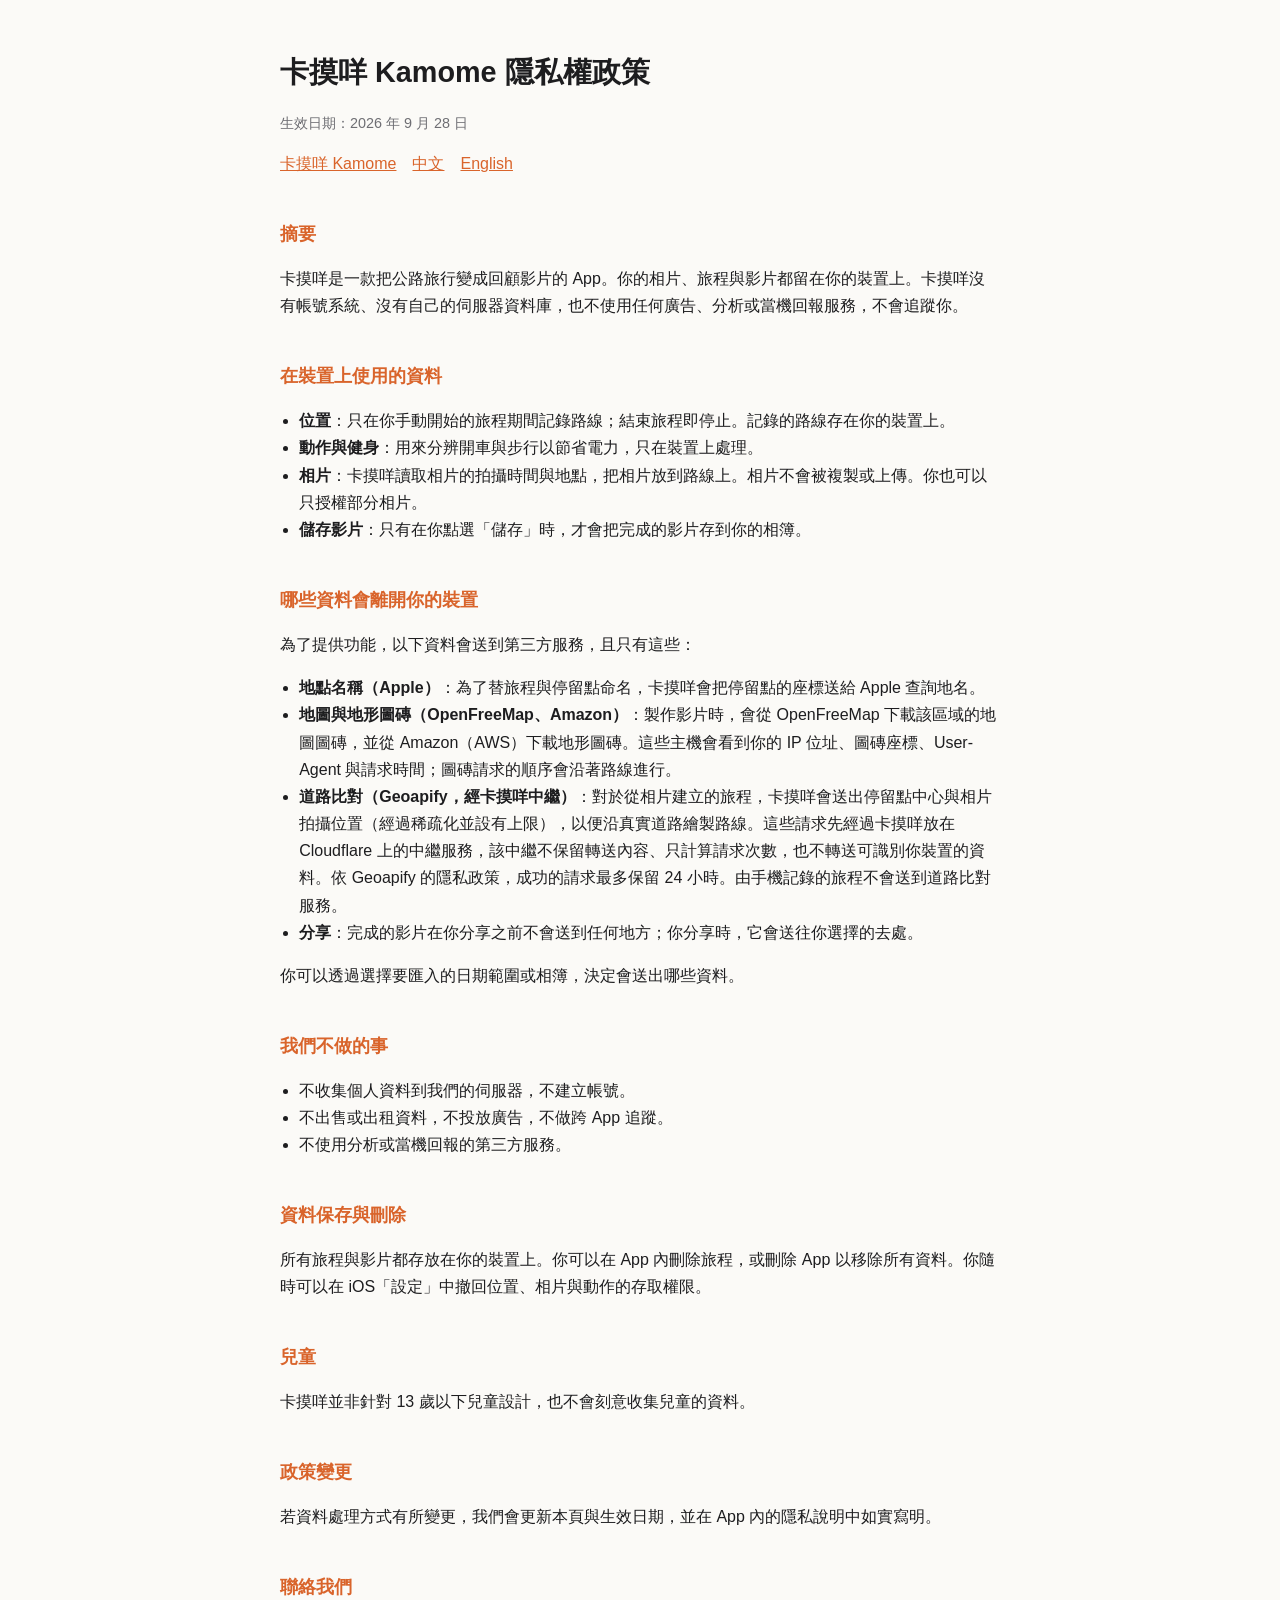
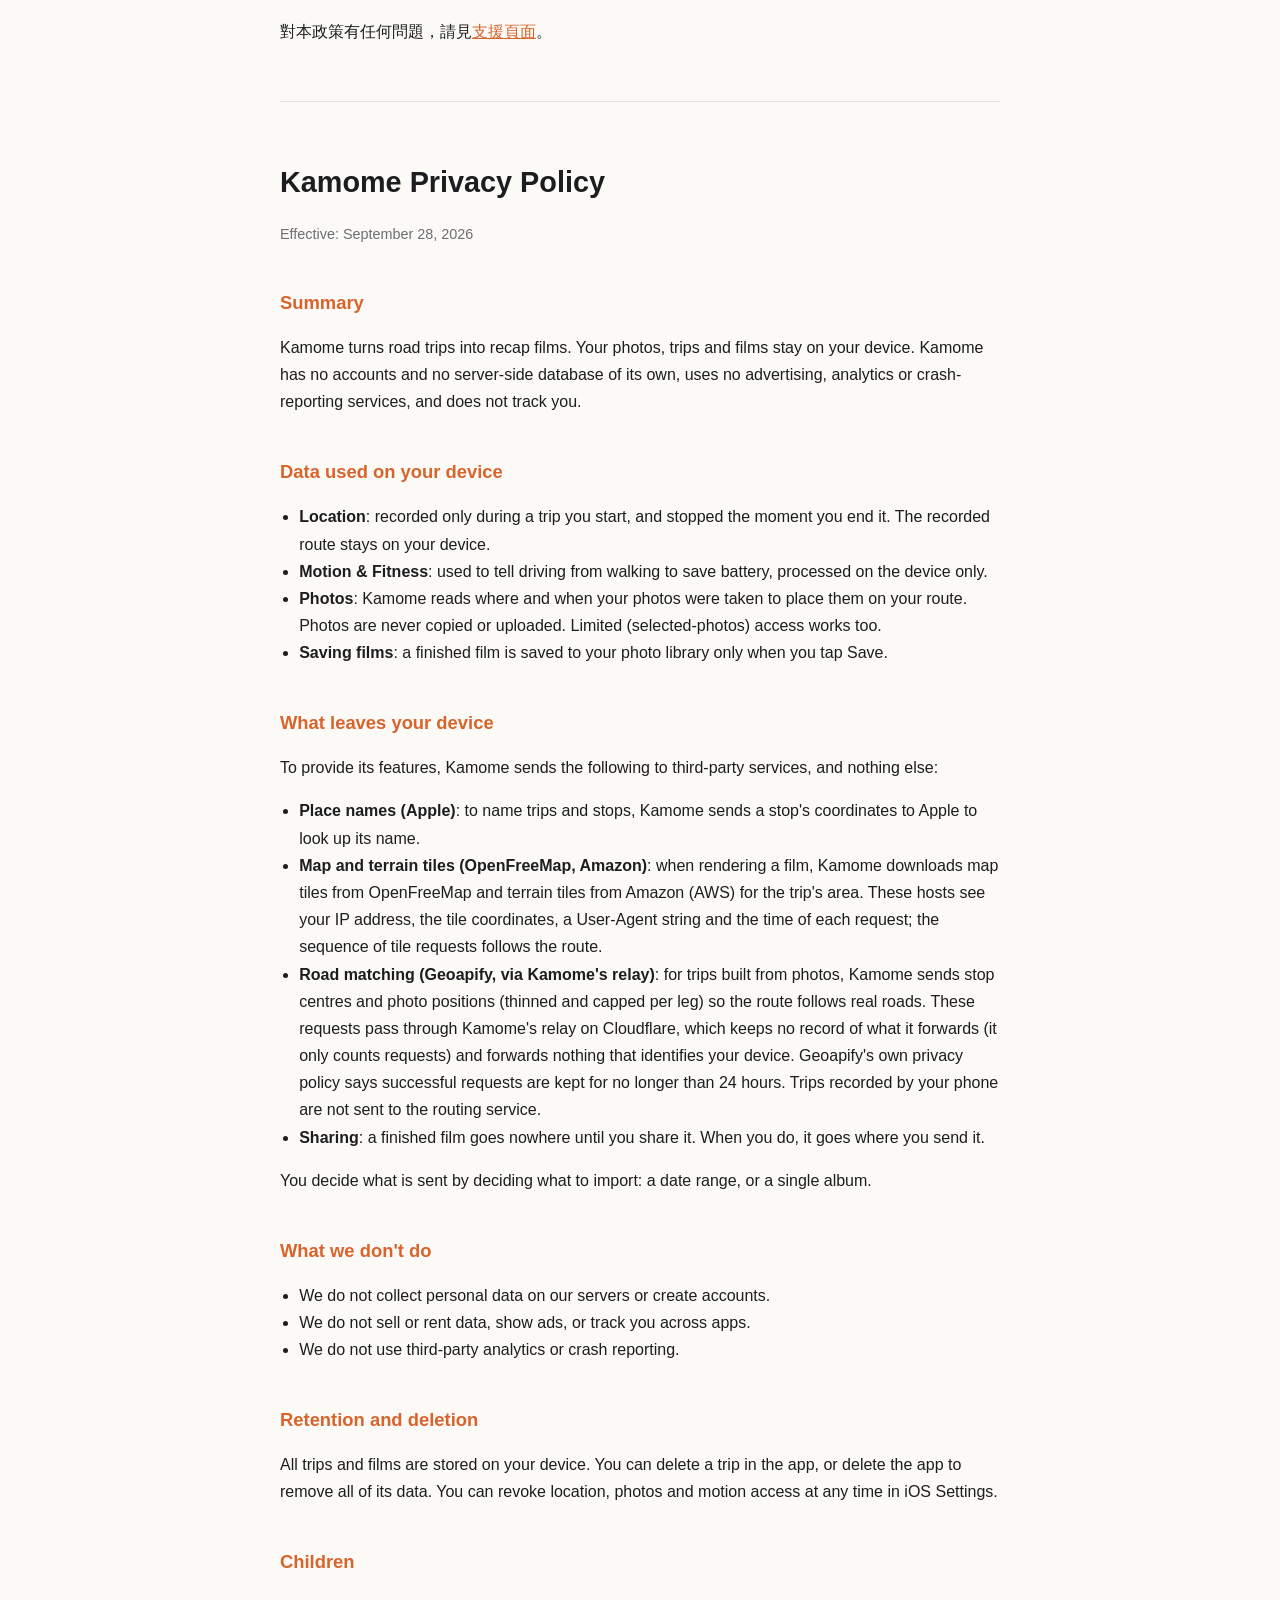
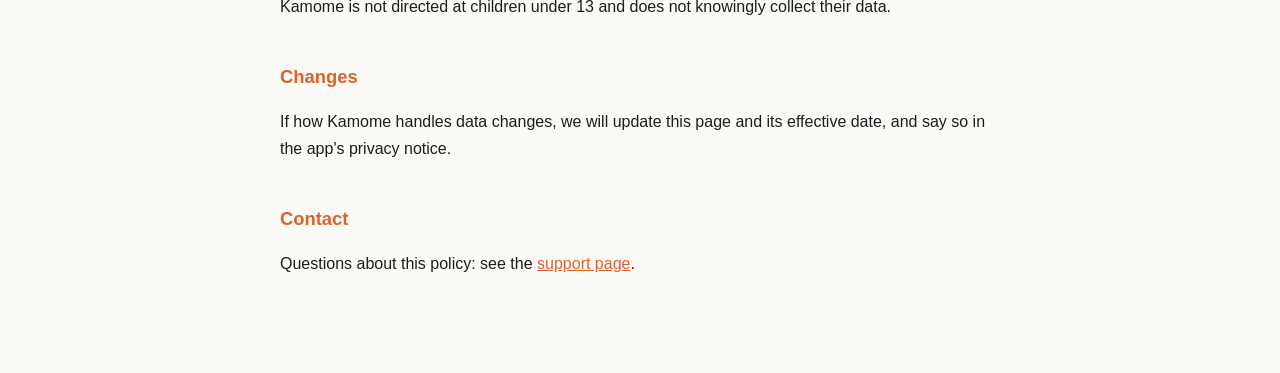
==== privacy/index.html @ 439b2090 "Kamome public site: home, privacy policy, support Co-Authored-By: Claude Opus 5.5 <noreply@anthropic" ====
<!DOCTYPE html>
<html lang="zh-Hant">
<head>
<meta charset="utf-8">
<meta name="viewport" content="width=device-width, initial-scale=1">
<title>卡摸咩 Kamome — 隱私權政策 Privacy Policy</title>
<link rel="stylesheet" href="../style.css">
</head>
<body>
<main>

<h1>卡摸咩 Kamome 隱私權政策</h1>
<p class="meta">生效日期：2026 年 9 月 28 日</p>
<nav><a href="../">卡摸咩 Kamome</a><a href="#zh">中文</a><a href="#en">English</a></nav>

<section id="zh">
<h2>摘要</h2>
<p>卡摸咩是一款把公路旅行變成回顧影片的 App。你的相片、旅程與影片都留在你的裝置上。卡摸咩沒有帳號系統、沒有自己的伺服器資料庫，也不使用任何廣告、分析或當機回報服務，不會追蹤你。</p>

<h2>在裝置上使用的資料</h2>
<ul>
  <li><strong>位置</strong>：只在你手動開始的旅程期間記錄路線；結束旅程即停止。記錄的路線存在你的裝置上。</li>
  <li><strong>動作與健身</strong>：用來分辨開車與步行以節省電力，只在裝置上處理。</li>
  <li><strong>相片</strong>：卡摸咩讀取相片的拍攝時間與地點，把相片放到路線上。相片不會被複製或上傳。你也可以只授權部分相片。</li>
  <li><strong>儲存影片</strong>：只有在你點選「儲存」時，才會把完成的影片存到你的相簿。</li>
</ul>

<h2>哪些資料會離開你的裝置</h2>
<p>為了提供功能，以下資料會送到第三方服務，且只有這些：</p>
<ul>
  <li><strong>地點名稱（Apple）</strong>：為了替旅程與停留點命名，卡摸咩會把停留點的座標送給 Apple 查詢地名。</li>
  <li><strong>地圖與地形圖磚（OpenFreeMap、Amazon）</strong>：製作影片時，會從 OpenFreeMap 下載該區域的地圖圖磚，並從 Amazon（AWS）下載地形圖磚。這些主機會看到你的 IP 位址、圖磚座標、User-Agent 與請求時間；圖磚請求的順序會沿著路線進行。</li>
  <li><strong>道路比對（Geoapify，經卡摸咩中繼）</strong>：對於從相片建立的旅程，卡摸咩會送出停留點中心與相片拍攝位置（經過稀疏化並設有上限），以便沿真實道路繪製路線。這些請求先經過卡摸咩放在 Cloudflare 上的中繼服務，該中繼不保留轉送內容、只計算請求次數，也不轉送可識別你裝置的資料。依 Geoapify 的隱私政策，成功的請求最多保留 24 小時。由手機記錄的旅程不會送到道路比對服務。</li>
  <li><strong>分享</strong>：完成的影片在你分享之前不會送到任何地方；你分享時，它會送往你選擇的去處。</li>
</ul>
<p>你可以透過選擇要匯入的日期範圍或相簿，決定會送出哪些資料。</p>

<h2>我們不做的事</h2>
<ul>
  <li>不收集個人資料到我們的伺服器，不建立帳號。</li>
  <li>不出售或出租資料，不投放廣告，不做跨 App 追蹤。</li>
  <li>不使用分析或當機回報的第三方服務。</li>
</ul>

<h2>資料保存與刪除</h2>
<p>所有旅程與影片都存放在你的裝置上。你可以在 App 內刪除旅程，或刪除 App 以移除所有資料。你隨時可以在 iOS「設定」中撤回位置、相片與動作的存取權限。</p>

<h2>兒童</h2>
<p>卡摸咩並非針對 13 歲以下兒童設計，也不會刻意收集兒童的資料。</p>

<h2>政策變更</h2>
<p>若資料處理方式有所變更，我們會更新本頁與生效日期，並在 App 內的隱私說明中如實寫明。</p>

<h2>聯絡我們</h2>
<p>對本政策有任何問題，請見<a href="../support/">支援頁面</a>。</p>
</section>

<hr>

<section id="en" lang="en">
<h1>Kamome Privacy Policy</h1>
<p class="meta">Effective: September 28, 2026</p>

<h2>Summary</h2>
<p>Kamome turns road trips into recap films. Your photos, trips and films stay on your device. Kamome has no accounts and no server-side database of its own, uses no advertising, analytics or crash-reporting services, and does not track you.</p>

<h2>Data used on your device</h2>
<ul>
  <li><strong>Location</strong>: recorded only during a trip you start, and stopped the moment you end it. The recorded route stays on your device.</li>
  <li><strong>Motion &amp; Fitness</strong>: used to tell driving from walking to save battery, processed on the device only.</li>
  <li><strong>Photos</strong>: Kamome reads where and when your photos were taken to place them on your route. Photos are never copied or uploaded. Limited (selected-photos) access works too.</li>
  <li><strong>Saving films</strong>: a finished film is saved to your photo library only when you tap Save.</li>
</ul>

<h2>What leaves your device</h2>
<p>To provide its features, Kamome sends the following to third-party services, and nothing else:</p>
<ul>
  <li><strong>Place names (Apple)</strong>: to name trips and stops, Kamome sends a stop's coordinates to Apple to look up its name.</li>
  <li><strong>Map and terrain tiles (OpenFreeMap, Amazon)</strong>: when rendering a film, Kamome downloads map tiles from OpenFreeMap and terrain tiles from Amazon (AWS) for the trip's area. These hosts see your IP address, the tile coordinates, a User-Agent string and the time of each request; the sequence of tile requests follows the route.</li>
  <li><strong>Road matching (Geoapify, via Kamome's relay)</strong>: for trips built from photos, Kamome sends stop centres and photo positions (thinned and capped per leg) so the route follows real roads. These requests pass through Kamome's relay on Cloudflare, which keeps no record of what it forwards (it only counts requests) and forwards nothing that identifies your device. Geoapify's own privacy policy says successful requests are kept for no longer than 24 hours. Trips recorded by your phone are not sent to the routing service.</li>
  <li><strong>Sharing</strong>: a finished film goes nowhere until you share it. When you do, it goes where you send it.</li>
</ul>
<p>You decide what is sent by deciding what to import: a date range, or a single album.</p>

<h2>What we don't do</h2>
<ul>
  <li>We do not collect personal data on our servers or create accounts.</li>
  <li>We do not sell or rent data, show ads, or track you across apps.</li>
  <li>We do not use third-party analytics or crash reporting.</li>
</ul>

<h2>Retention and deletion</h2>
<p>All trips and films are stored on your device. You can delete a trip in the app, or delete the app to remove all of its data. You can revoke location, photos and motion access at any time in iOS Settings.</p>

<h2>Children</h2>
<p>Kamome is not directed at children under 13 and does not knowingly collect their data.</p>

<h2>Changes</h2>
<p>If how Kamome handles data changes, we will update this page and its effective date, and say so in the app's privacy notice.</p>

<h2>Contact</h2>
<p>Questions about this policy: see the <a href="../support/">support page</a>.</p>
</section>

</main>
</body>
</html>
---- style.css ----
:root { --bg:#fbfaf7; --fg:#1d1d1f; --muted:#6e6e73; --rule:#e3e1dc; --accent:#d9642b; }
@media (prefers-color-scheme: dark) {
  :root { --bg:#141416; --fg:#ececef; --muted:#9a9aa0; --rule:#2c2c30; --accent:#4fc3d9; }
}
body { margin:0; background:var(--bg); color:var(--fg);
       font:16px/1.7 -apple-system, BlinkMacSystemFont, "PingFang TC", "Noto Sans TC", sans-serif; }
main { max-width:720px; margin:0 auto; padding:48px 16px 80px; }
h1 { font-size:1.8rem; margin:0 0 4px; }
h2 { font-size:1.15rem; margin:2.2em 0 .4em; color:var(--accent); }
.meta { color:var(--muted); font-size:.9rem; }
nav a { color:var(--accent); margin-right:1em; }
hr { border:0; border-top:1px solid var(--rule); margin:56px 0; }
ul { padding-left:1.2em; }
a { color:var(--accent); }
footer { color:var(--muted); font-size:.85rem; margin-top:64px; }
footer a { color:var(--muted); margin-right:1em; }
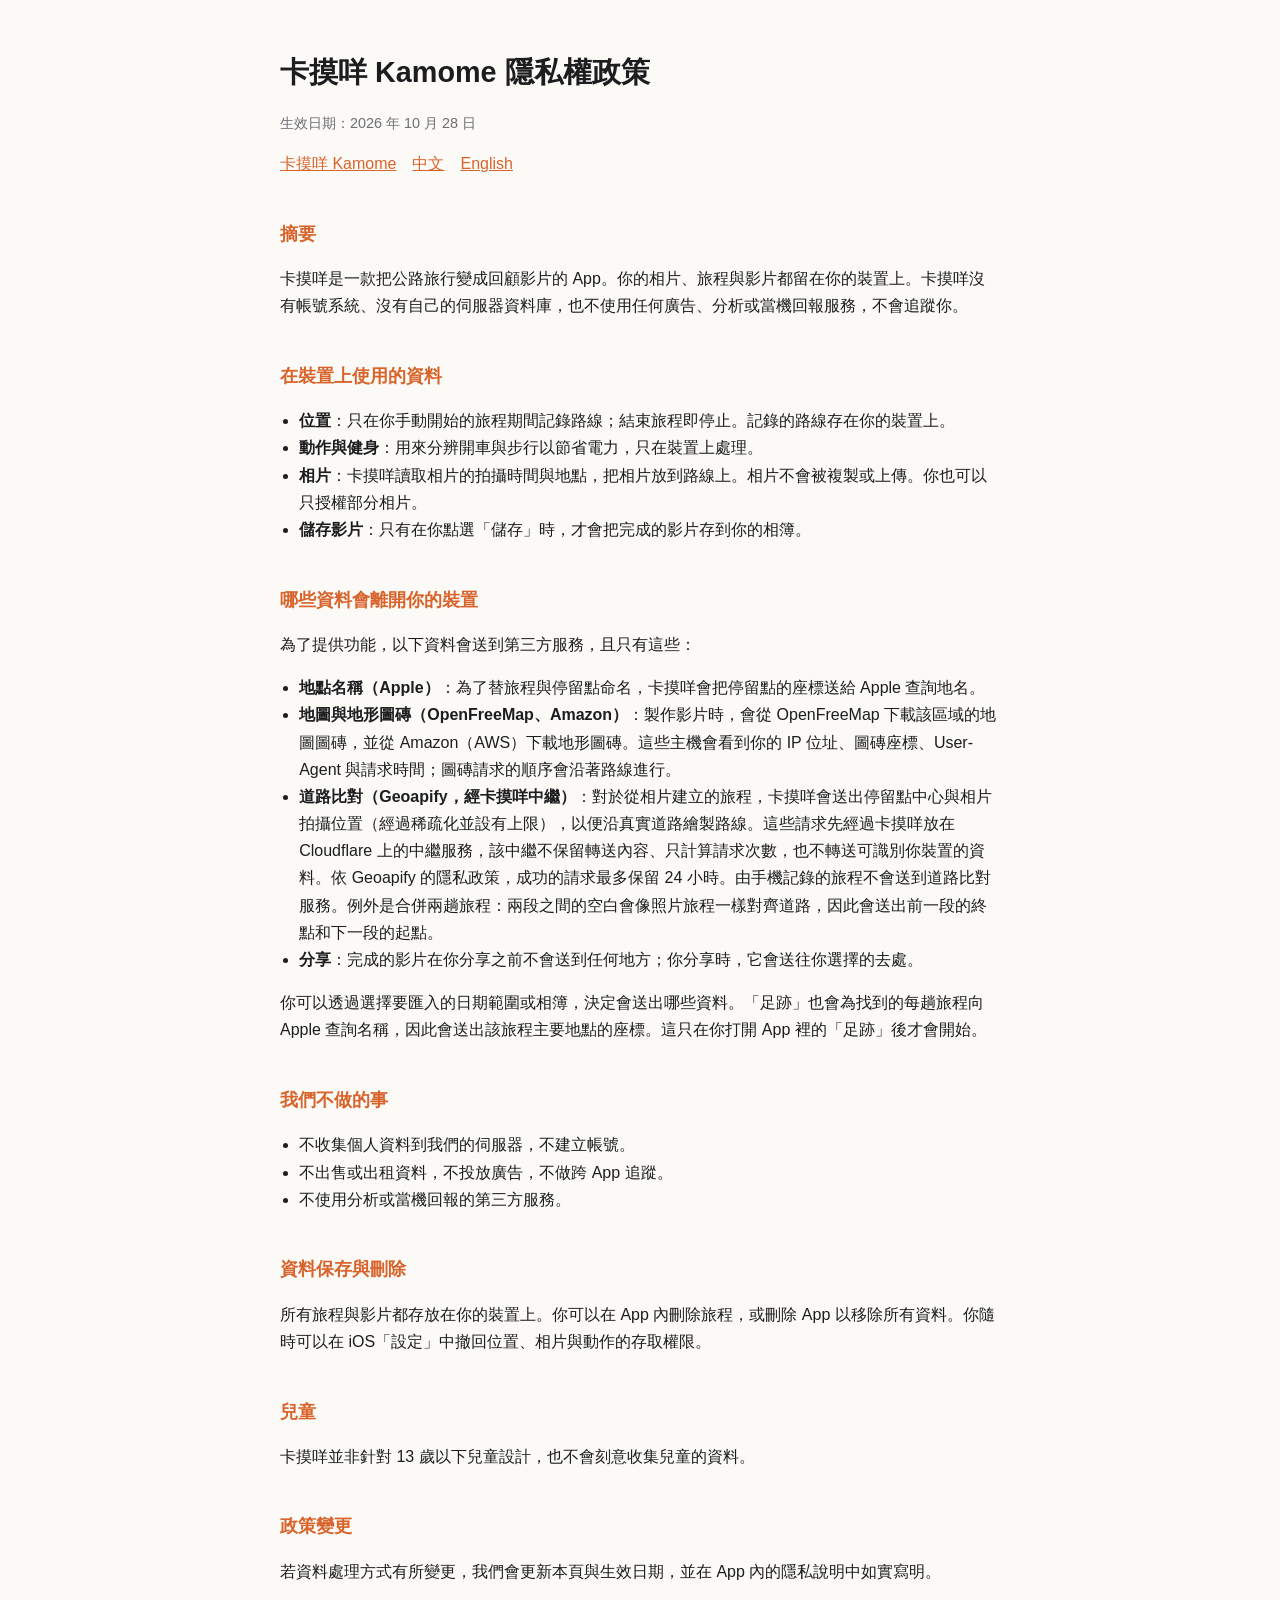
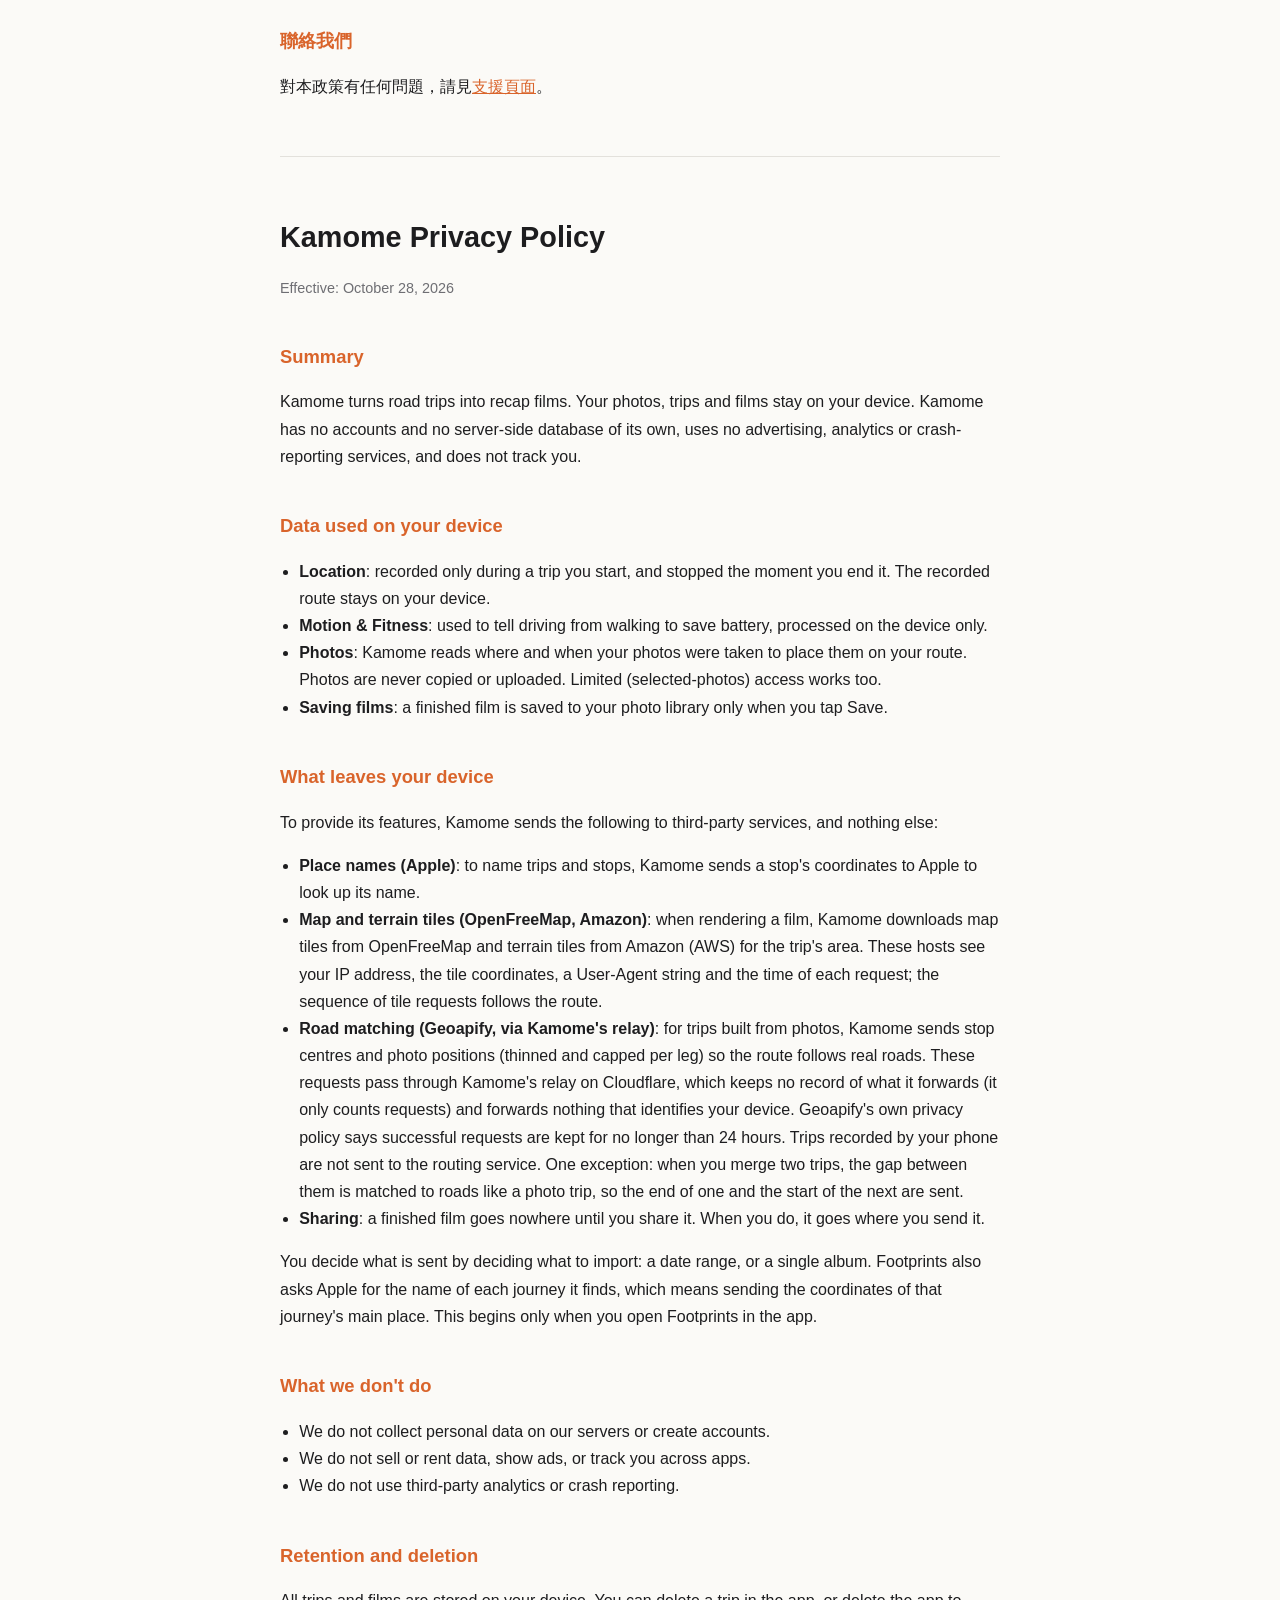
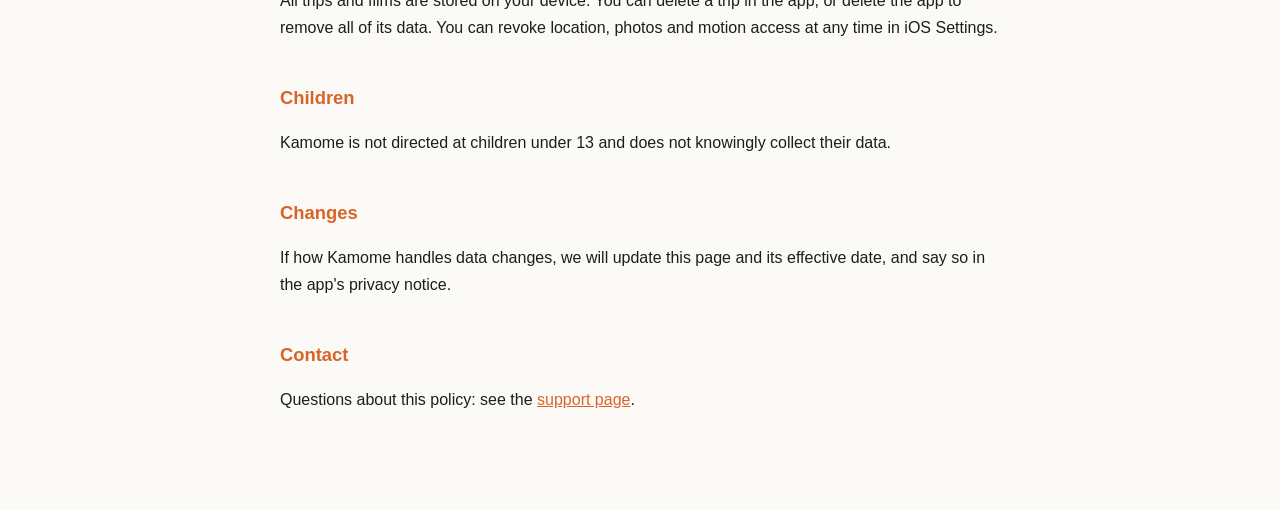
==== commit b9548b5b: "Privacy policy: Footprints' place lookups and the merge exception Effective 2026-10-28. Two sentence" ====
--- a/privacy/index.html
+++ b/privacy/index.html
@@ -10,7 +10,7 @@
 <main>
 
 <h1>卡摸咩 Kamome 隱私權政策</h1>
-<p class="meta">生效日期：2026 年 9 月 28 日</p>
+<p class="meta">生效日期：2026 年 10 月 28 日</p>
 <nav><a href="../">卡摸咩 Kamome</a><a href="#zh">中文</a><a href="#en">English</a></nav>
 
 <section id="zh">
@@ -30,10 +30,10 @@
 <ul>
   <li><strong>地點名稱（Apple）</strong>：為了替旅程與停留點命名，卡摸咩會把停留點的座標送給 Apple 查詢地名。</li>
   <li><strong>地圖與地形圖磚（OpenFreeMap、Amazon）</strong>：製作影片時，會從 OpenFreeMap 下載該區域的地圖圖磚，並從 Amazon（AWS）下載地形圖磚。這些主機會看到你的 IP 位址、圖磚座標、User-Agent 與請求時間；圖磚請求的順序會沿著路線進行。</li>
-  <li><strong>道路比對（Geoapify，經卡摸咩中繼）</strong>：對於從相片建立的旅程，卡摸咩會送出停留點中心與相片拍攝位置（經過稀疏化並設有上限），以便沿真實道路繪製路線。這些請求先經過卡摸咩放在 Cloudflare 上的中繼服務，該中繼不保留轉送內容、只計算請求次數，也不轉送可識別你裝置的資料。依 Geoapify 的隱私政策，成功的請求最多保留 24 小時。由手機記錄的旅程不會送到道路比對服務。</li>
+  <li><strong>道路比對（Geoapify，經卡摸咩中繼）</strong>：對於從相片建立的旅程，卡摸咩會送出停留點中心與相片拍攝位置（經過稀疏化並設有上限），以便沿真實道路繪製路線。這些請求先經過卡摸咩放在 Cloudflare 上的中繼服務，該中繼不保留轉送內容、只計算請求次數，也不轉送可識別你裝置的資料。依 Geoapify 的隱私政策，成功的請求最多保留 24 小時。由手機記錄的旅程不會送到道路比對服務。例外是合併兩趟旅程：兩段之間的空白會像照片旅程一樣對齊道路，因此會送出前一段的終點和下一段的起點。</li>
   <li><strong>分享</strong>：完成的影片在你分享之前不會送到任何地方；你分享時，它會送往你選擇的去處。</li>
 </ul>
-<p>你可以透過選擇要匯入的日期範圍或相簿，決定會送出哪些資料。</p>
+<p>你可以透過選擇要匯入的日期範圍或相簿，決定會送出哪些資料。「足跡」也會為找到的每趟旅程向 Apple 查詢名稱，因此會送出該旅程主要地點的座標。這只在你打開 App 裡的「足跡」後才會開始。</p>
 
 <h2>我們不做的事</h2>
 <ul>
@@ -59,7 +59,7 @@
 
 <section id="en" lang="en">
 <h1>Kamome Privacy Policy</h1>
-<p class="meta">Effective: September 28, 2026</p>
+<p class="meta">Effective: October 28, 2026</p>
 
 <h2>Summary</h2>
 <p>Kamome turns road trips into recap films. Your photos, trips and films stay on your device. Kamome has no accounts and no server-side database of its own, uses no advertising, analytics or crash-reporting services, and does not track you.</p>
@@ -77,10 +77,10 @@
 <ul>
   <li><strong>Place names (Apple)</strong>: to name trips and stops, Kamome sends a stop's coordinates to Apple to look up its name.</li>
   <li><strong>Map and terrain tiles (OpenFreeMap, Amazon)</strong>: when rendering a film, Kamome downloads map tiles from OpenFreeMap and terrain tiles from Amazon (AWS) for the trip's area. These hosts see your IP address, the tile coordinates, a User-Agent string and the time of each request; the sequence of tile requests follows the route.</li>
-  <li><strong>Road matching (Geoapify, via Kamome's relay)</strong>: for trips built from photos, Kamome sends stop centres and photo positions (thinned and capped per leg) so the route follows real roads. These requests pass through Kamome's relay on Cloudflare, which keeps no record of what it forwards (it only counts requests) and forwards nothing that identifies your device. Geoapify's own privacy policy says successful requests are kept for no longer than 24 hours. Trips recorded by your phone are not sent to the routing service.</li>
+  <li><strong>Road matching (Geoapify, via Kamome's relay)</strong>: for trips built from photos, Kamome sends stop centres and photo positions (thinned and capped per leg) so the route follows real roads. These requests pass through Kamome's relay on Cloudflare, which keeps no record of what it forwards (it only counts requests) and forwards nothing that identifies your device. Geoapify's own privacy policy says successful requests are kept for no longer than 24 hours. Trips recorded by your phone are not sent to the routing service. One exception: when you merge two trips, the gap between them is matched to roads like a photo trip, so the end of one and the start of the next are sent.</li>
   <li><strong>Sharing</strong>: a finished film goes nowhere until you share it. When you do, it goes where you send it.</li>
 </ul>
-<p>You decide what is sent by deciding what to import: a date range, or a single album.</p>
+<p>You decide what is sent by deciding what to import: a date range, or a single album. Footprints also asks Apple for the name of each journey it finds, which means sending the coordinates of that journey's main place. This begins only when you open Footprints in the app.</p>
 
 <h2>What we don't do</h2>
 <ul>
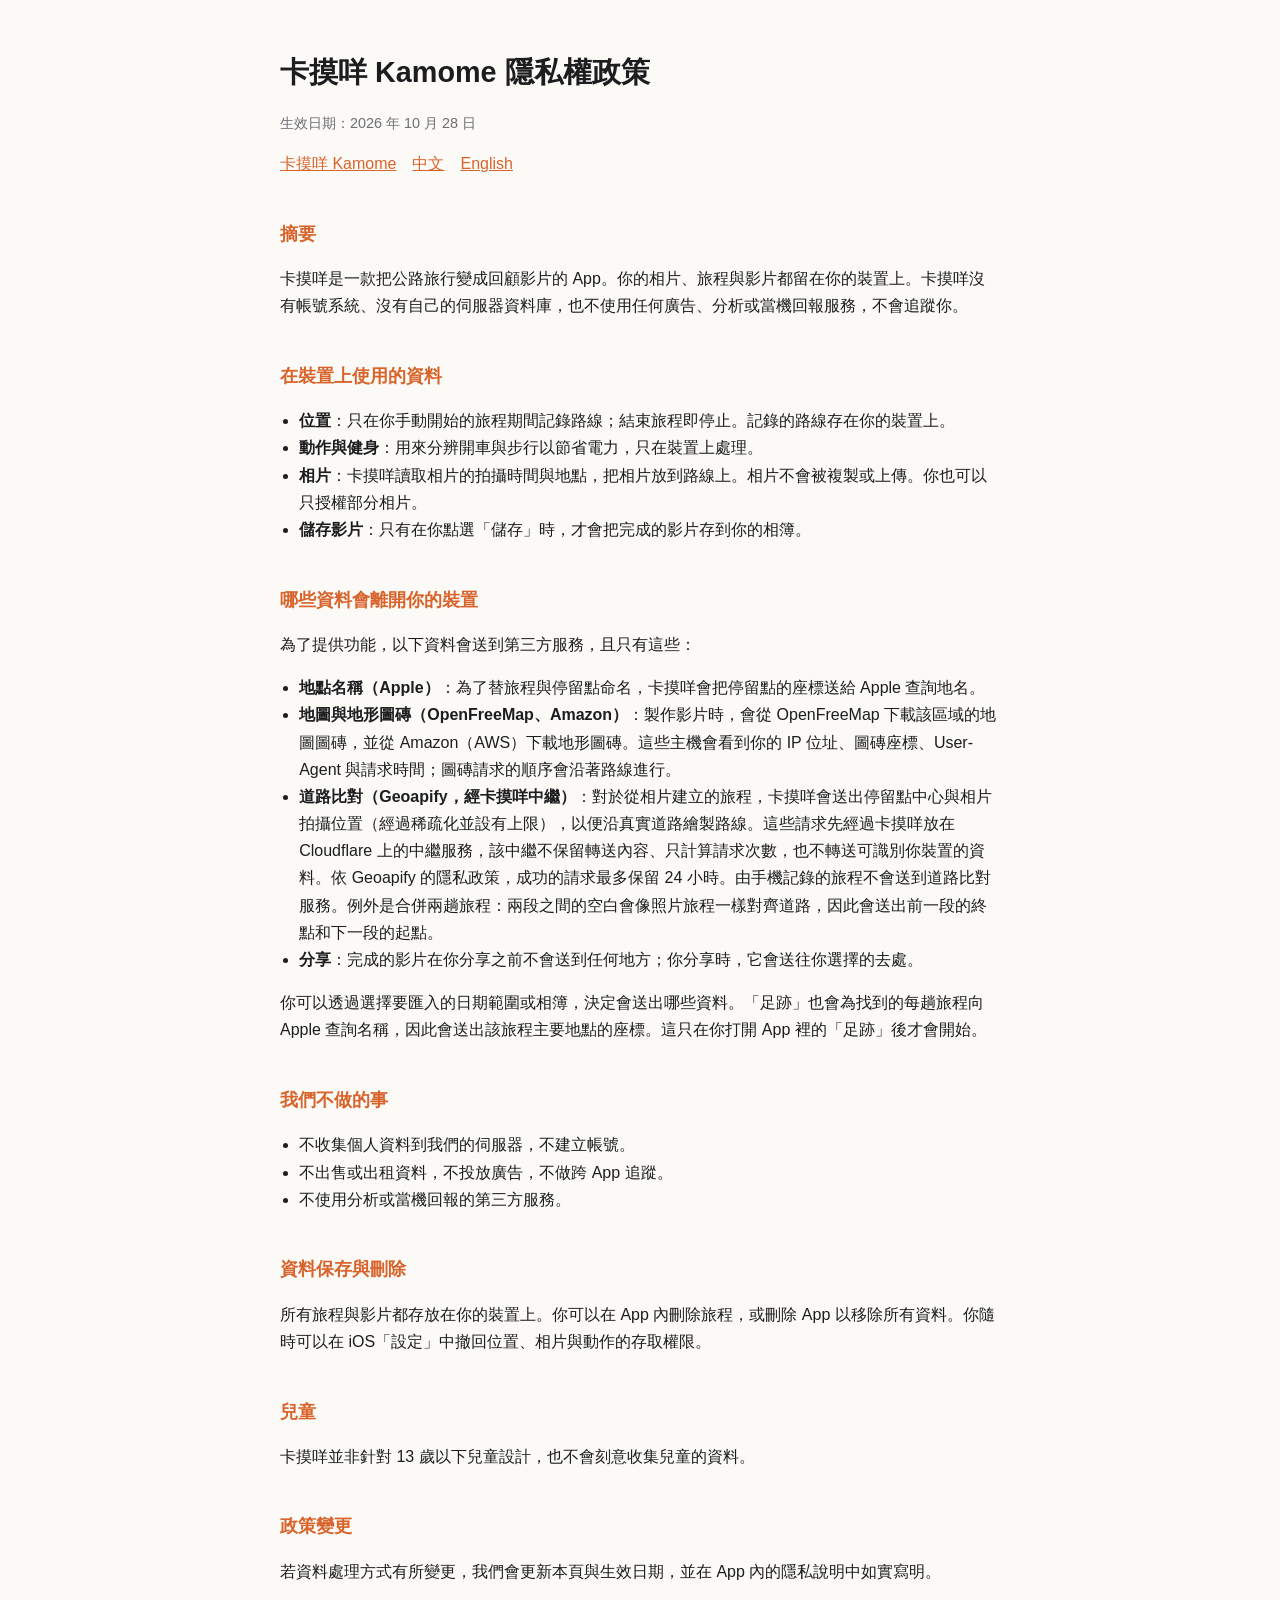
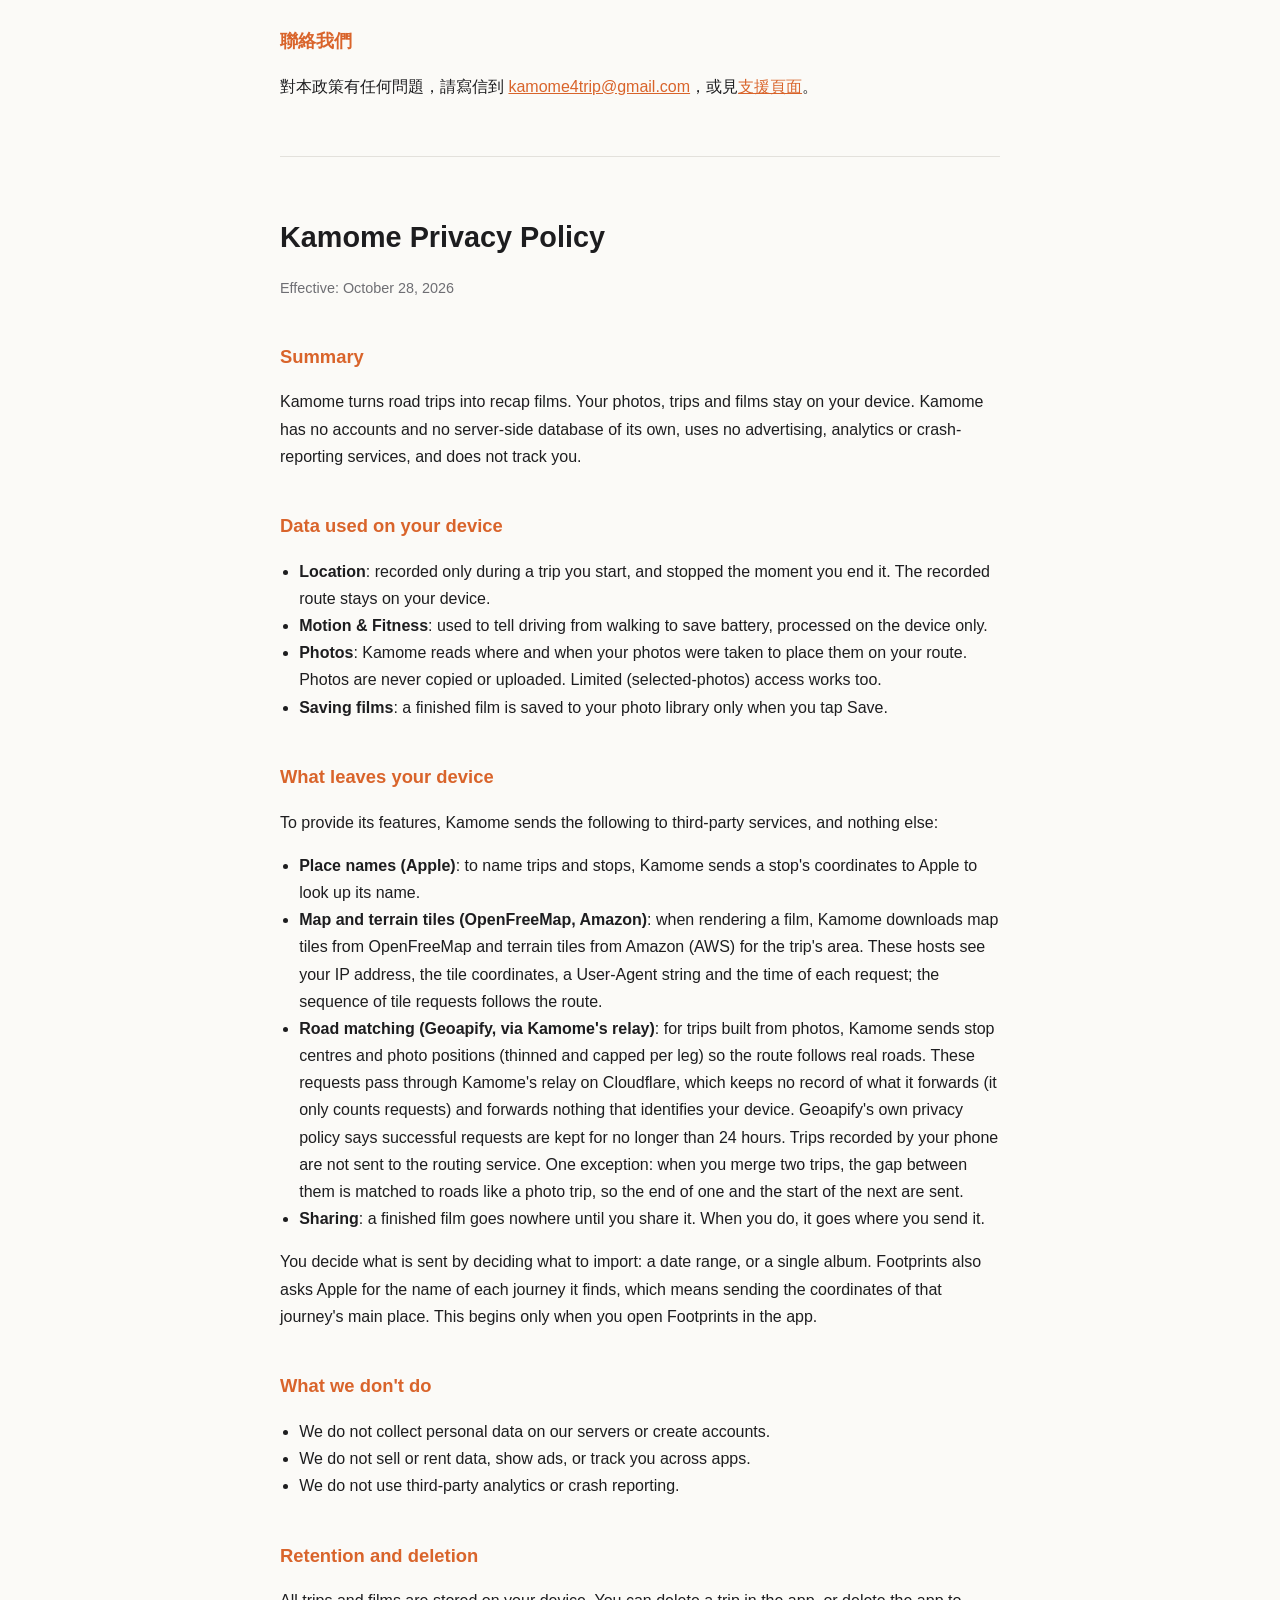
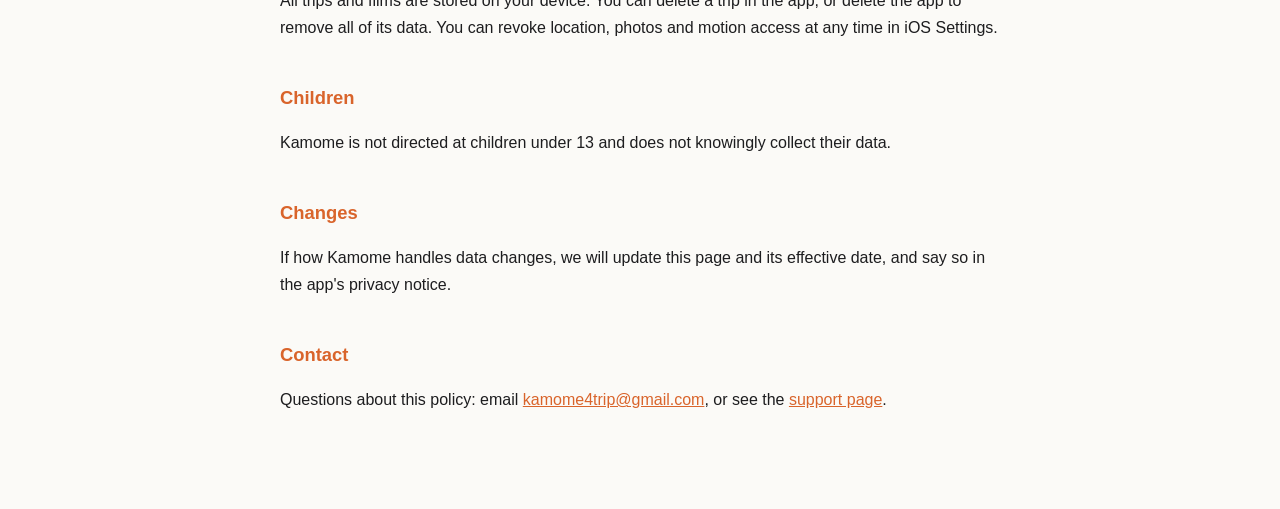
==== commit ff1a7b87: "Contact: kamome4trip@gmail.com on the support and privacy pages The support page asked for feedback " ====
--- a/privacy/index.html
+++ b/privacy/index.html
@@ -52,7 +52,7 @@
 <p>若資料處理方式有所變更，我們會更新本頁與生效日期，並在 App 內的隱私說明中如實寫明。</p>
 
 <h2>聯絡我們</h2>
-<p>對本政策有任何問題，請見<a href="../support/">支援頁面</a>。</p>
+<p>對本政策有任何問題，請寫信到 <a href="mailto:kamome4trip@gmail.com">kamome4trip@gmail.com</a>，或見<a href="../support/">支援頁面</a>。</p>
 </section>
 
 <hr>
@@ -99,7 +99,7 @@
 <p>If how Kamome handles data changes, we will update this page and its effective date, and say so in the app's privacy notice.</p>
 
 <h2>Contact</h2>
-<p>Questions about this policy: see the <a href="../support/">support page</a>.</p>
+<p>Questions about this policy: email <a href="mailto:kamome4trip@gmail.com">kamome4trip@gmail.com</a>, or see the <a href="../support/">support page</a>.</p>
 </section>
 
 </main>
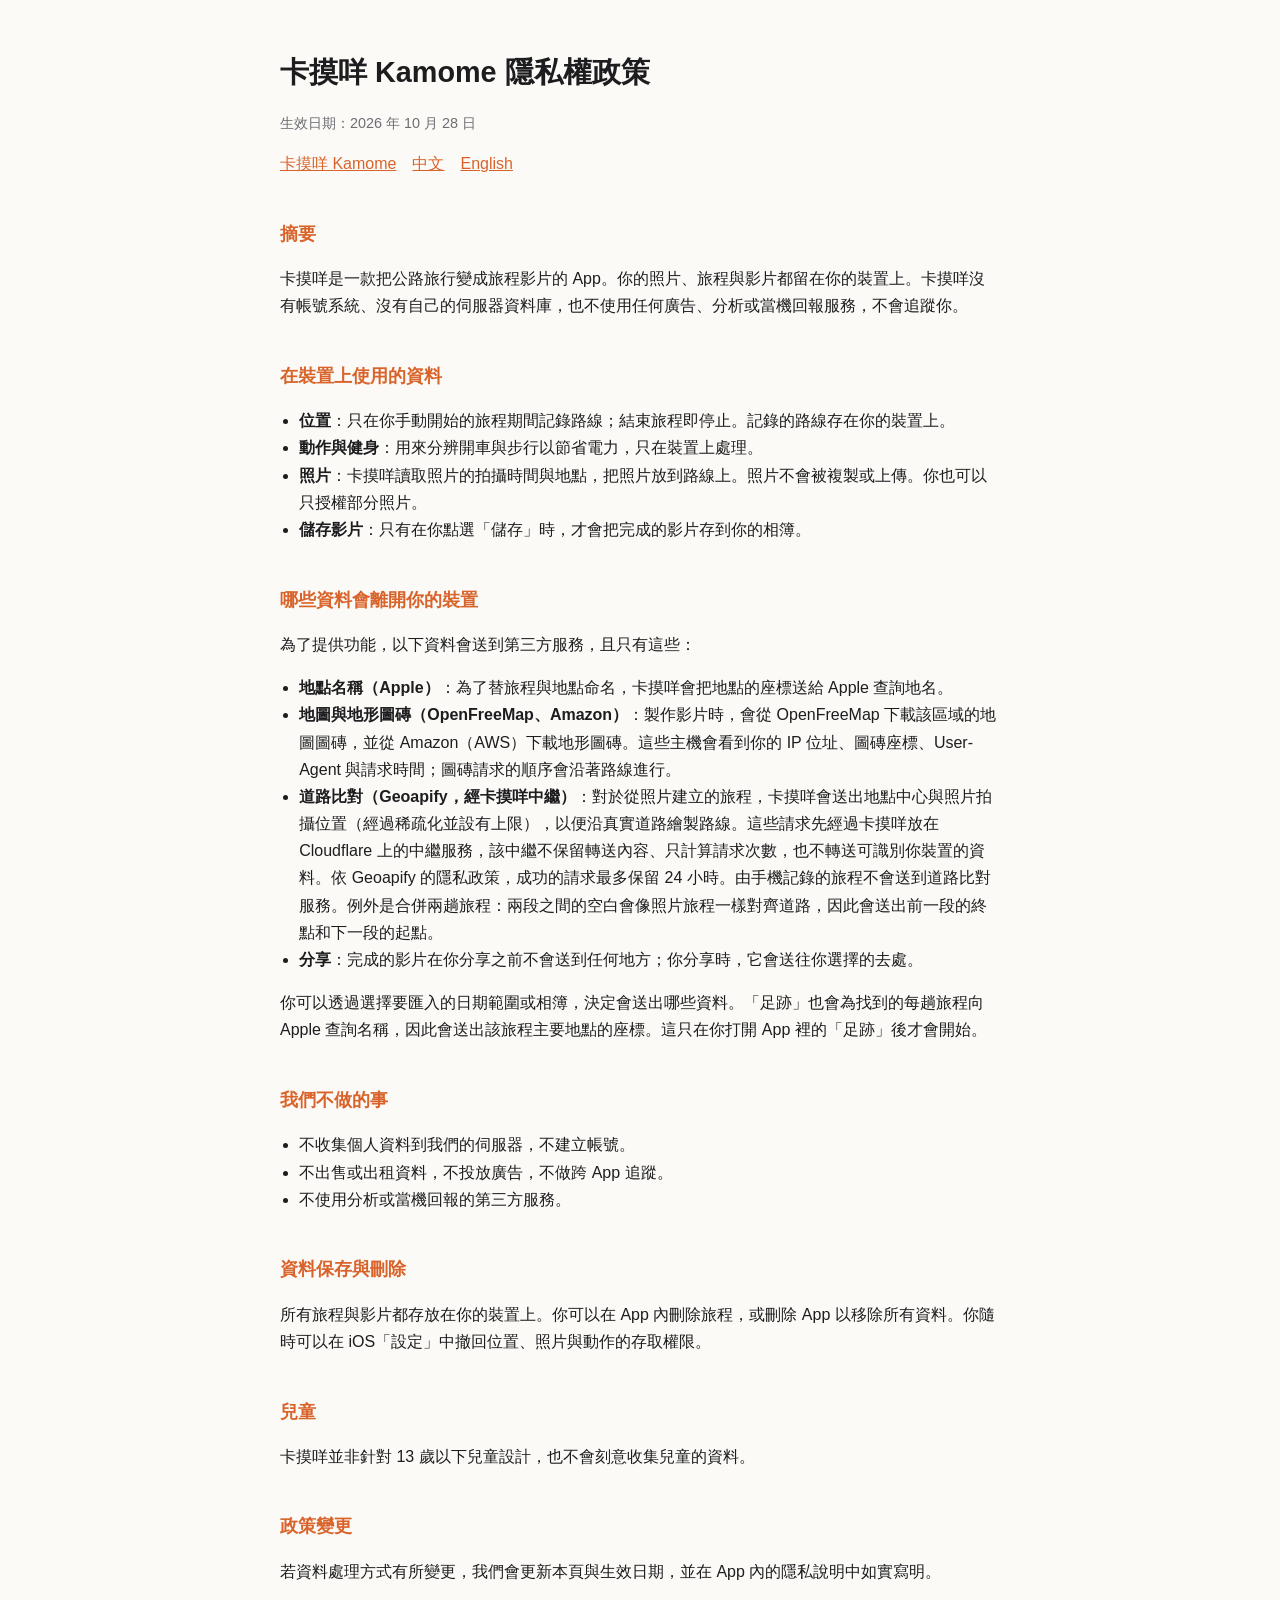
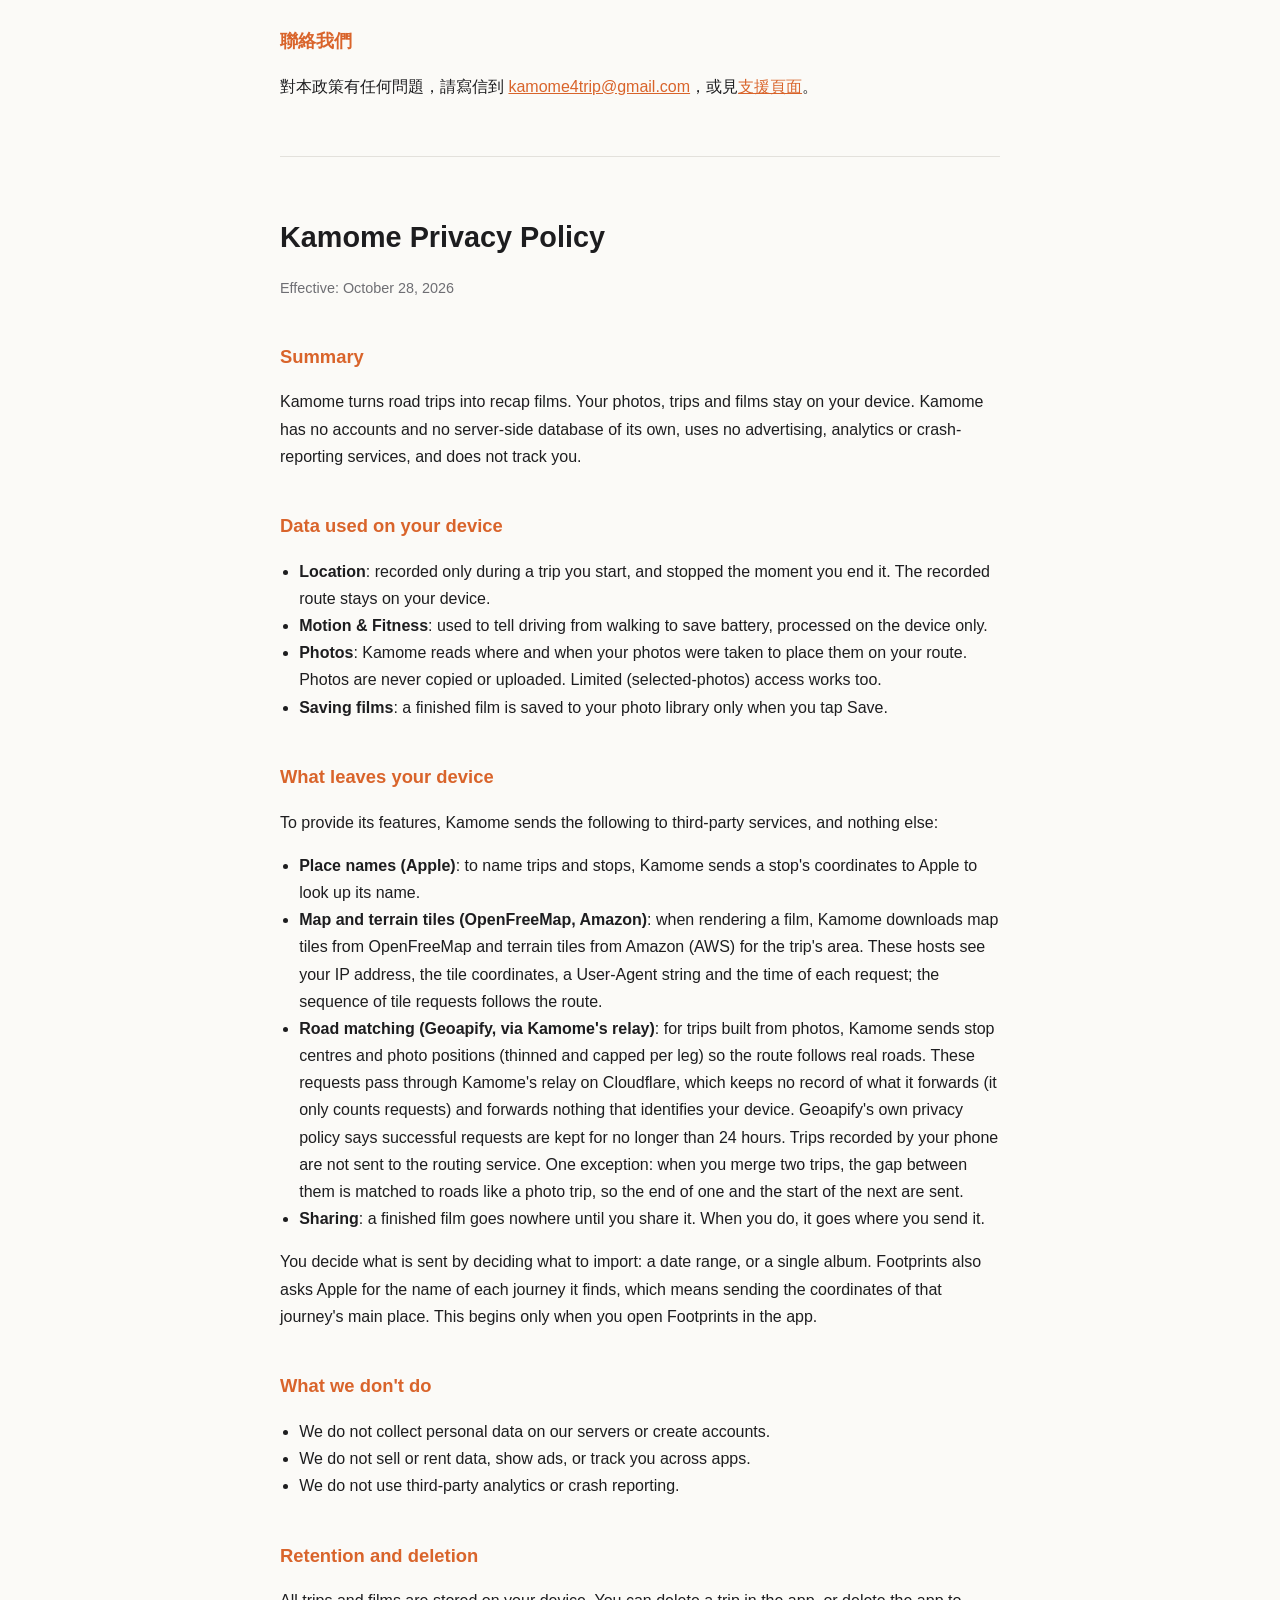
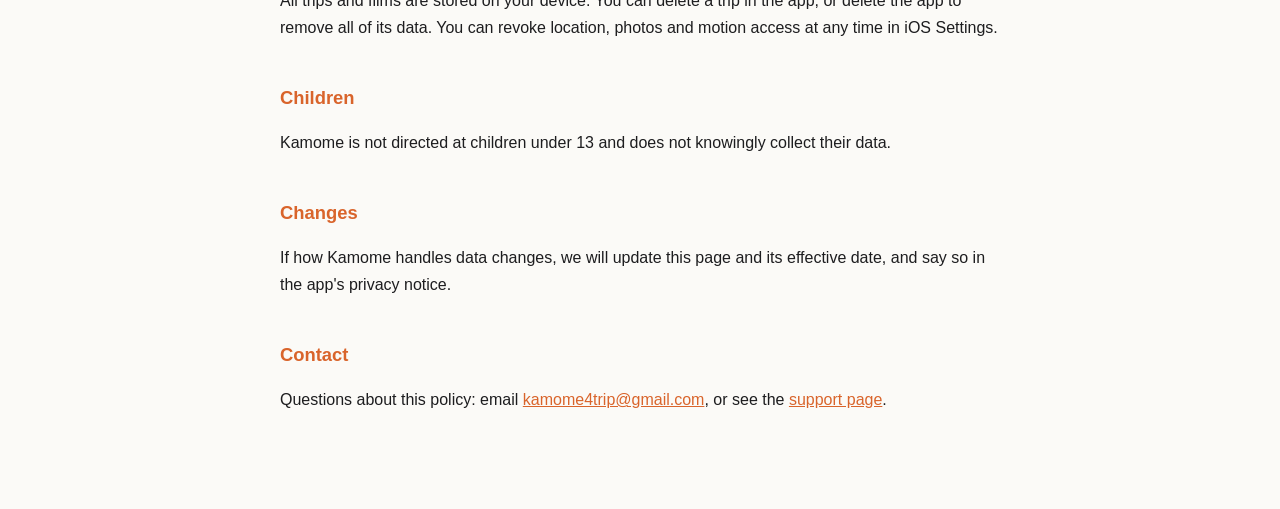
==== commit 35e8def4: "zh-Hant: the site uses the app's glossary words (照片, 地點, 旅程影片) The app's glossary (kamome ADR 2026-1" ====
--- a/privacy/index.html
+++ b/privacy/index.html
@@ -15,22 +15,22 @@
 
 <section id="zh">
 <h2>摘要</h2>
-<p>卡摸咩是一款把公路旅行變成回顧影片的 App。你的相片、旅程與影片都留在你的裝置上。卡摸咩沒有帳號系統、沒有自己的伺服器資料庫，也不使用任何廣告、分析或當機回報服務，不會追蹤你。</p>
+<p>卡摸咩是一款把公路旅行變成旅程影片的 App。你的照片、旅程與影片都留在你的裝置上。卡摸咩沒有帳號系統、沒有自己的伺服器資料庫，也不使用任何廣告、分析或當機回報服務，不會追蹤你。</p>
 
 <h2>在裝置上使用的資料</h2>
 <ul>
   <li><strong>位置</strong>：只在你手動開始的旅程期間記錄路線；結束旅程即停止。記錄的路線存在你的裝置上。</li>
   <li><strong>動作與健身</strong>：用來分辨開車與步行以節省電力，只在裝置上處理。</li>
-  <li><strong>相片</strong>：卡摸咩讀取相片的拍攝時間與地點，把相片放到路線上。相片不會被複製或上傳。你也可以只授權部分相片。</li>
+  <li><strong>照片</strong>：卡摸咩讀取照片的拍攝時間與地點，把照片放到路線上。照片不會被複製或上傳。你也可以只授權部分照片。</li>
   <li><strong>儲存影片</strong>：只有在你點選「儲存」時，才會把完成的影片存到你的相簿。</li>
 </ul>
 
 <h2>哪些資料會離開你的裝置</h2>
 <p>為了提供功能，以下資料會送到第三方服務，且只有這些：</p>
 <ul>
-  <li><strong>地點名稱（Apple）</strong>：為了替旅程與停留點命名，卡摸咩會把停留點的座標送給 Apple 查詢地名。</li>
+  <li><strong>地點名稱（Apple）</strong>：為了替旅程與地點命名，卡摸咩會把地點的座標送給 Apple 查詢地名。</li>
   <li><strong>地圖與地形圖磚（OpenFreeMap、Amazon）</strong>：製作影片時，會從 OpenFreeMap 下載該區域的地圖圖磚，並從 Amazon（AWS）下載地形圖磚。這些主機會看到你的 IP 位址、圖磚座標、User-Agent 與請求時間；圖磚請求的順序會沿著路線進行。</li>
-  <li><strong>道路比對（Geoapify，經卡摸咩中繼）</strong>：對於從相片建立的旅程，卡摸咩會送出停留點中心與相片拍攝位置（經過稀疏化並設有上限），以便沿真實道路繪製路線。這些請求先經過卡摸咩放在 Cloudflare 上的中繼服務，該中繼不保留轉送內容、只計算請求次數，也不轉送可識別你裝置的資料。依 Geoapify 的隱私政策，成功的請求最多保留 24 小時。由手機記錄的旅程不會送到道路比對服務。例外是合併兩趟旅程：兩段之間的空白會像照片旅程一樣對齊道路，因此會送出前一段的終點和下一段的起點。</li>
+  <li><strong>道路比對（Geoapify，經卡摸咩中繼）</strong>：對於從照片建立的旅程，卡摸咩會送出地點中心與照片拍攝位置（經過稀疏化並設有上限），以便沿真實道路繪製路線。這些請求先經過卡摸咩放在 Cloudflare 上的中繼服務，該中繼不保留轉送內容、只計算請求次數，也不轉送可識別你裝置的資料。依 Geoapify 的隱私政策，成功的請求最多保留 24 小時。由手機記錄的旅程不會送到道路比對服務。例外是合併兩趟旅程：兩段之間的空白會像照片旅程一樣對齊道路，因此會送出前一段的終點和下一段的起點。</li>
   <li><strong>分享</strong>：完成的影片在你分享之前不會送到任何地方；你分享時，它會送往你選擇的去處。</li>
 </ul>
 <p>你可以透過選擇要匯入的日期範圍或相簿，決定會送出哪些資料。「足跡」也會為找到的每趟旅程向 Apple 查詢名稱，因此會送出該旅程主要地點的座標。這只在你打開 App 裡的「足跡」後才會開始。</p>
@@ -43,7 +43,7 @@
 </ul>
 
 <h2>資料保存與刪除</h2>
-<p>所有旅程與影片都存放在你的裝置上。你可以在 App 內刪除旅程，或刪除 App 以移除所有資料。你隨時可以在 iOS「設定」中撤回位置、相片與動作的存取權限。</p>
+<p>所有旅程與影片都存放在你的裝置上。你可以在 App 內刪除旅程，或刪除 App 以移除所有資料。你隨時可以在 iOS「設定」中撤回位置、照片與動作的存取權限。</p>
 
 <h2>兒童</h2>
 <p>卡摸咩並非針對 13 歲以下兒童設計，也不會刻意收集兒童的資料。</p>
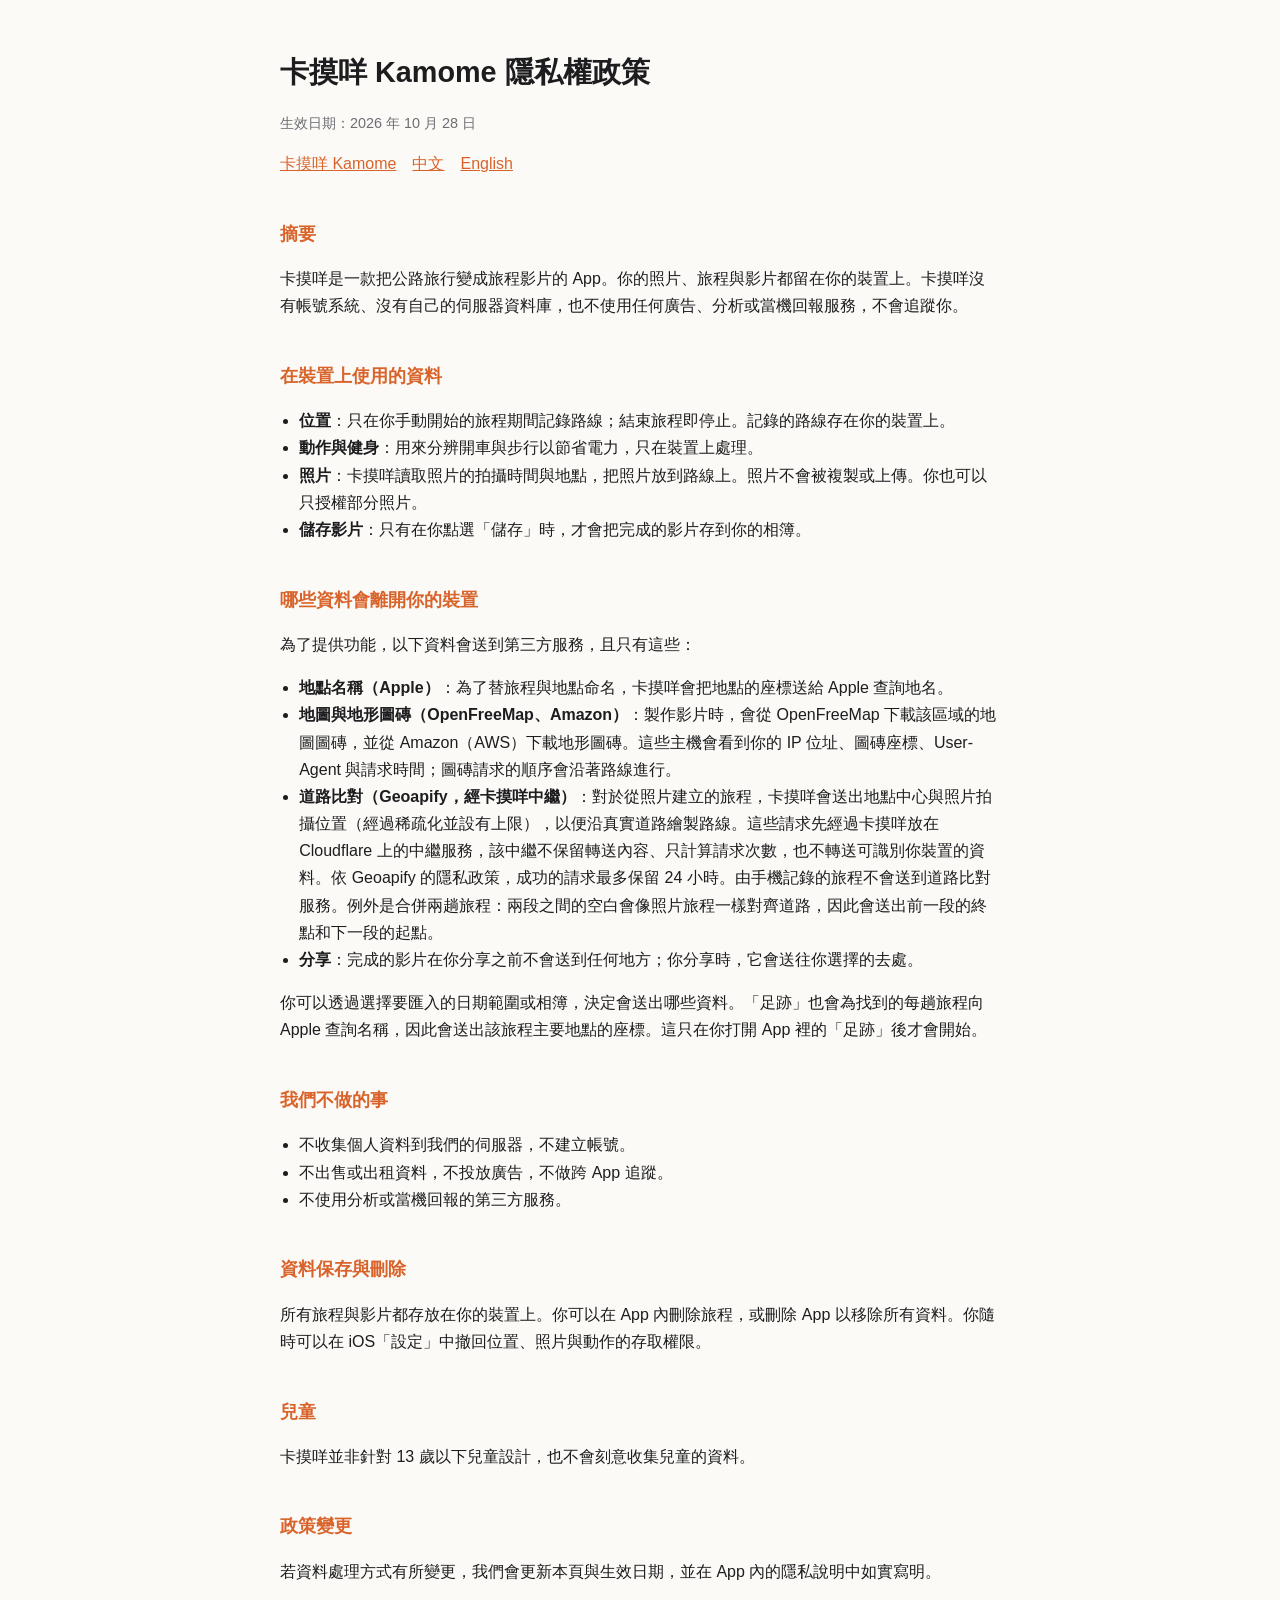
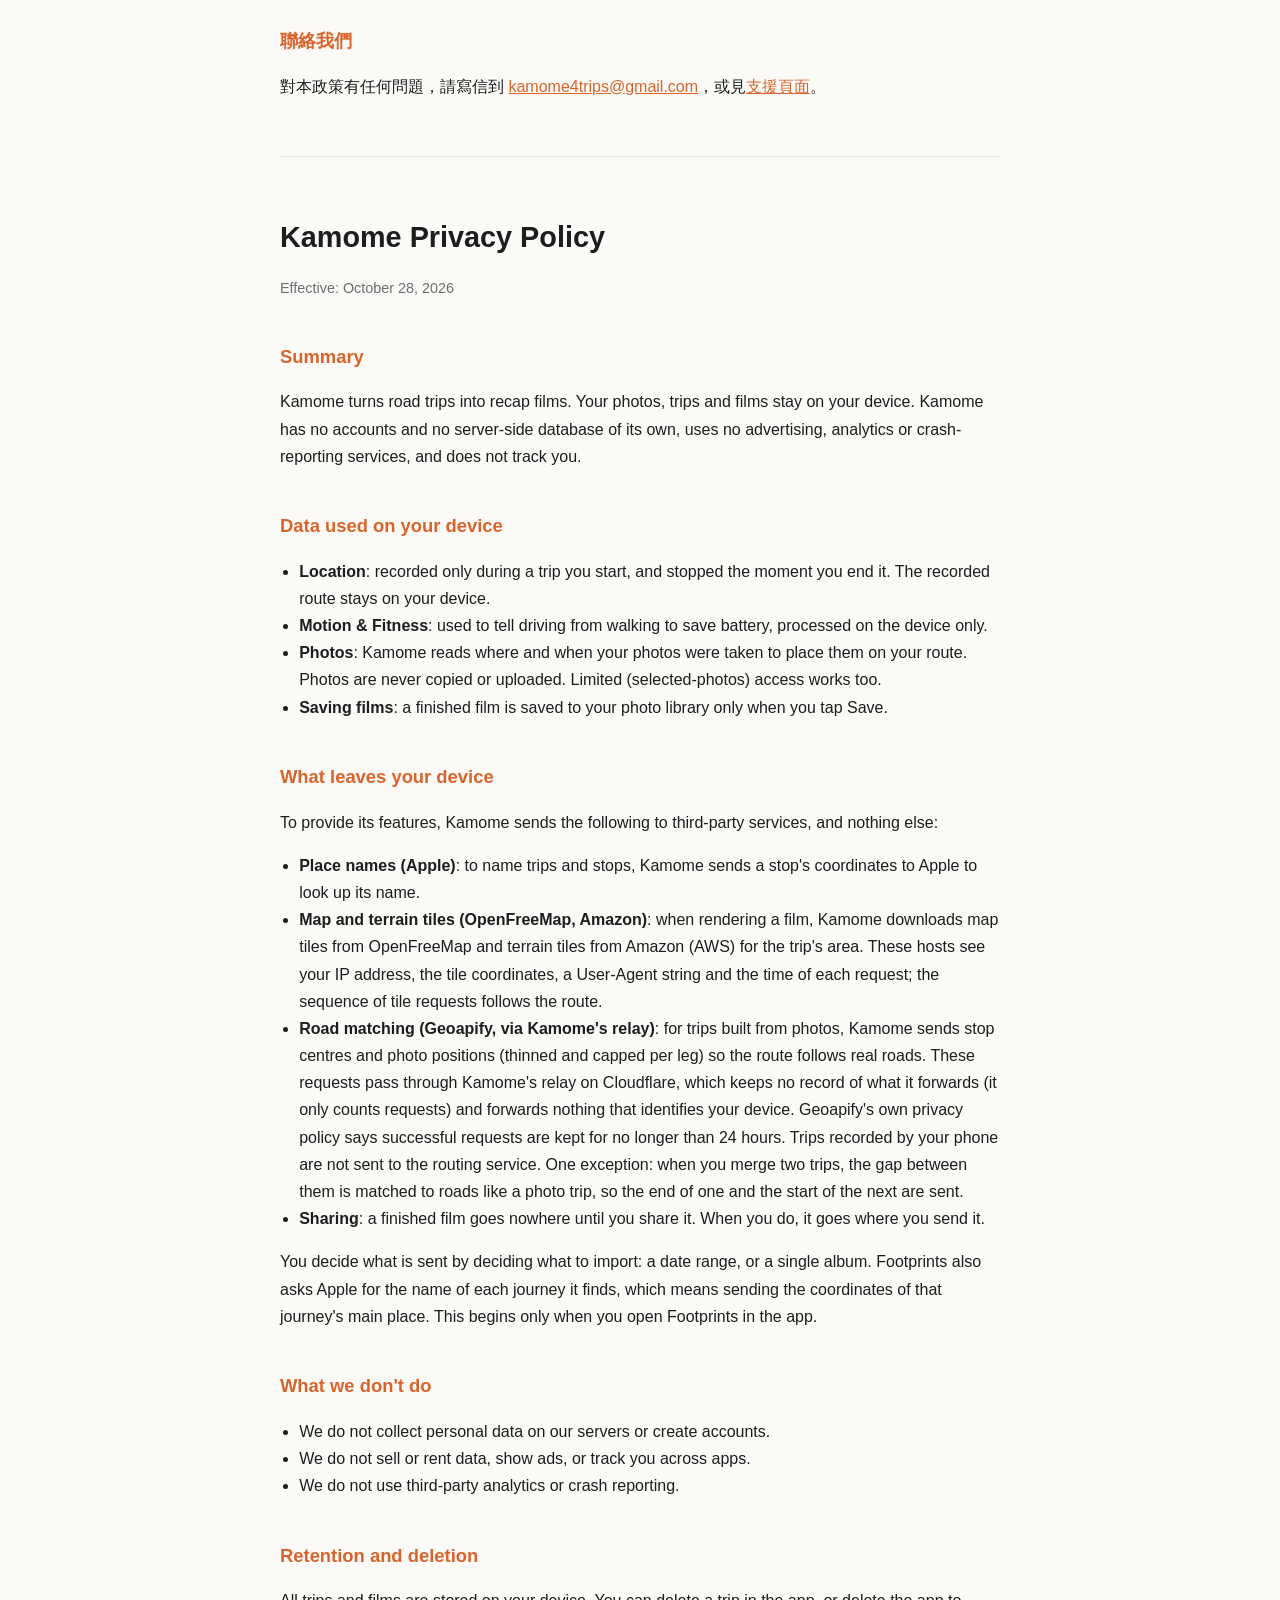
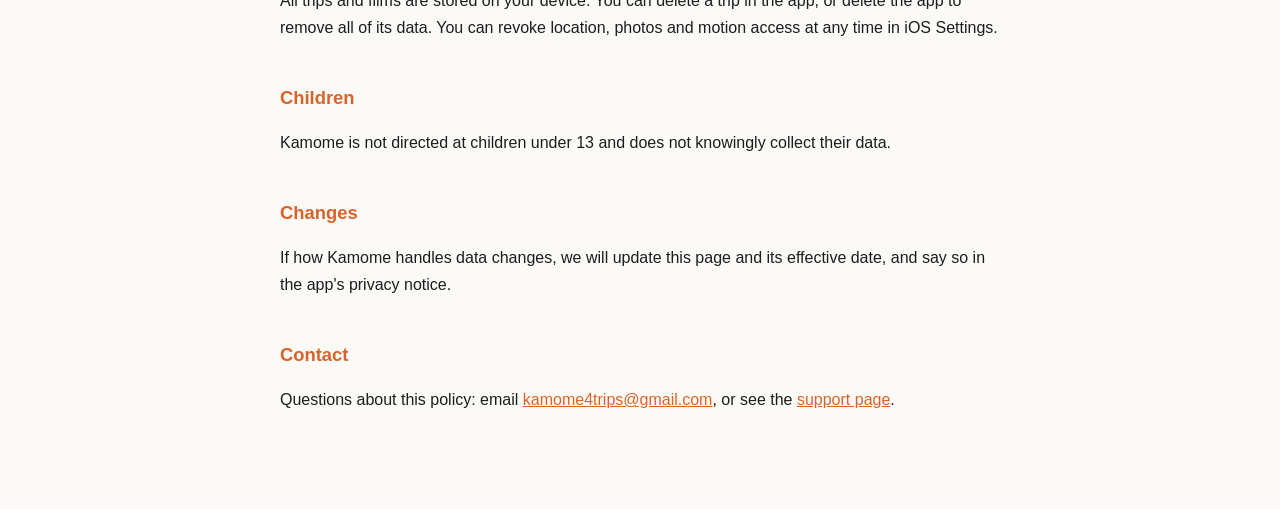
==== commit 4482f1c2: "Contact: kamome4trips@gmail.com on the support and privacy pages Chiu 2026-11-03: the contact addres" ====
--- a/privacy/index.html
+++ b/privacy/index.html
@@ -52,7 +52,7 @@
 <p>若資料處理方式有所變更，我們會更新本頁與生效日期，並在 App 內的隱私說明中如實寫明。</p>
 
 <h2>聯絡我們</h2>
-<p>對本政策有任何問題，請寫信到 <a href="mailto:kamome4trip@gmail.com">kamome4trip@gmail.com</a>，或見<a href="../support/">支援頁面</a>。</p>
+<p>對本政策有任何問題，請寫信到 <a href="mailto:kamome4trips@gmail.com">kamome4trips@gmail.com</a>，或見<a href="../support/">支援頁面</a>。</p>
 </section>
 
 <hr>
@@ -99,7 +99,7 @@
 <p>If how Kamome handles data changes, we will update this page and its effective date, and say so in the app's privacy notice.</p>
 
 <h2>Contact</h2>
-<p>Questions about this policy: email <a href="mailto:kamome4trip@gmail.com">kamome4trip@gmail.com</a>, or see the <a href="../support/">support page</a>.</p>
+<p>Questions about this policy: email <a href="mailto:kamome4trips@gmail.com">kamome4trips@gmail.com</a>, or see the <a href="../support/">support page</a>.</p>
 </section>
 
 </main>
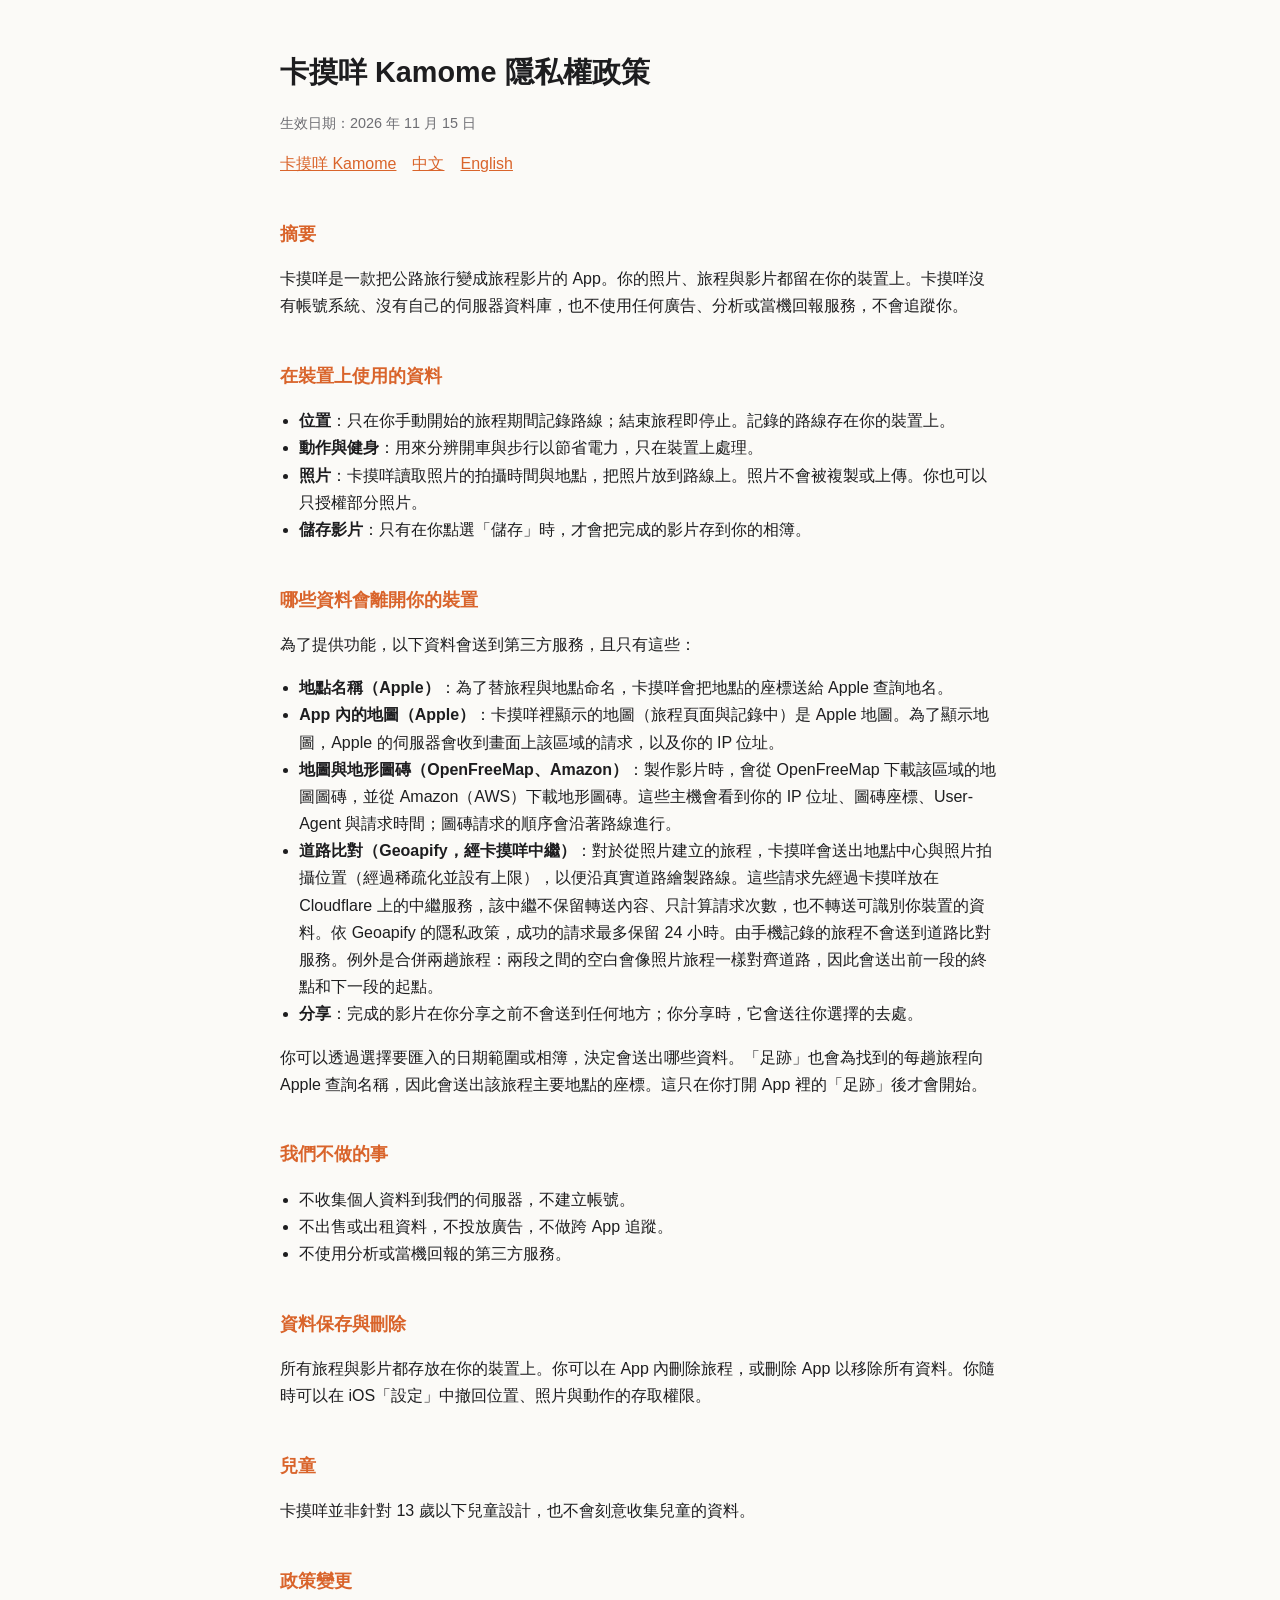
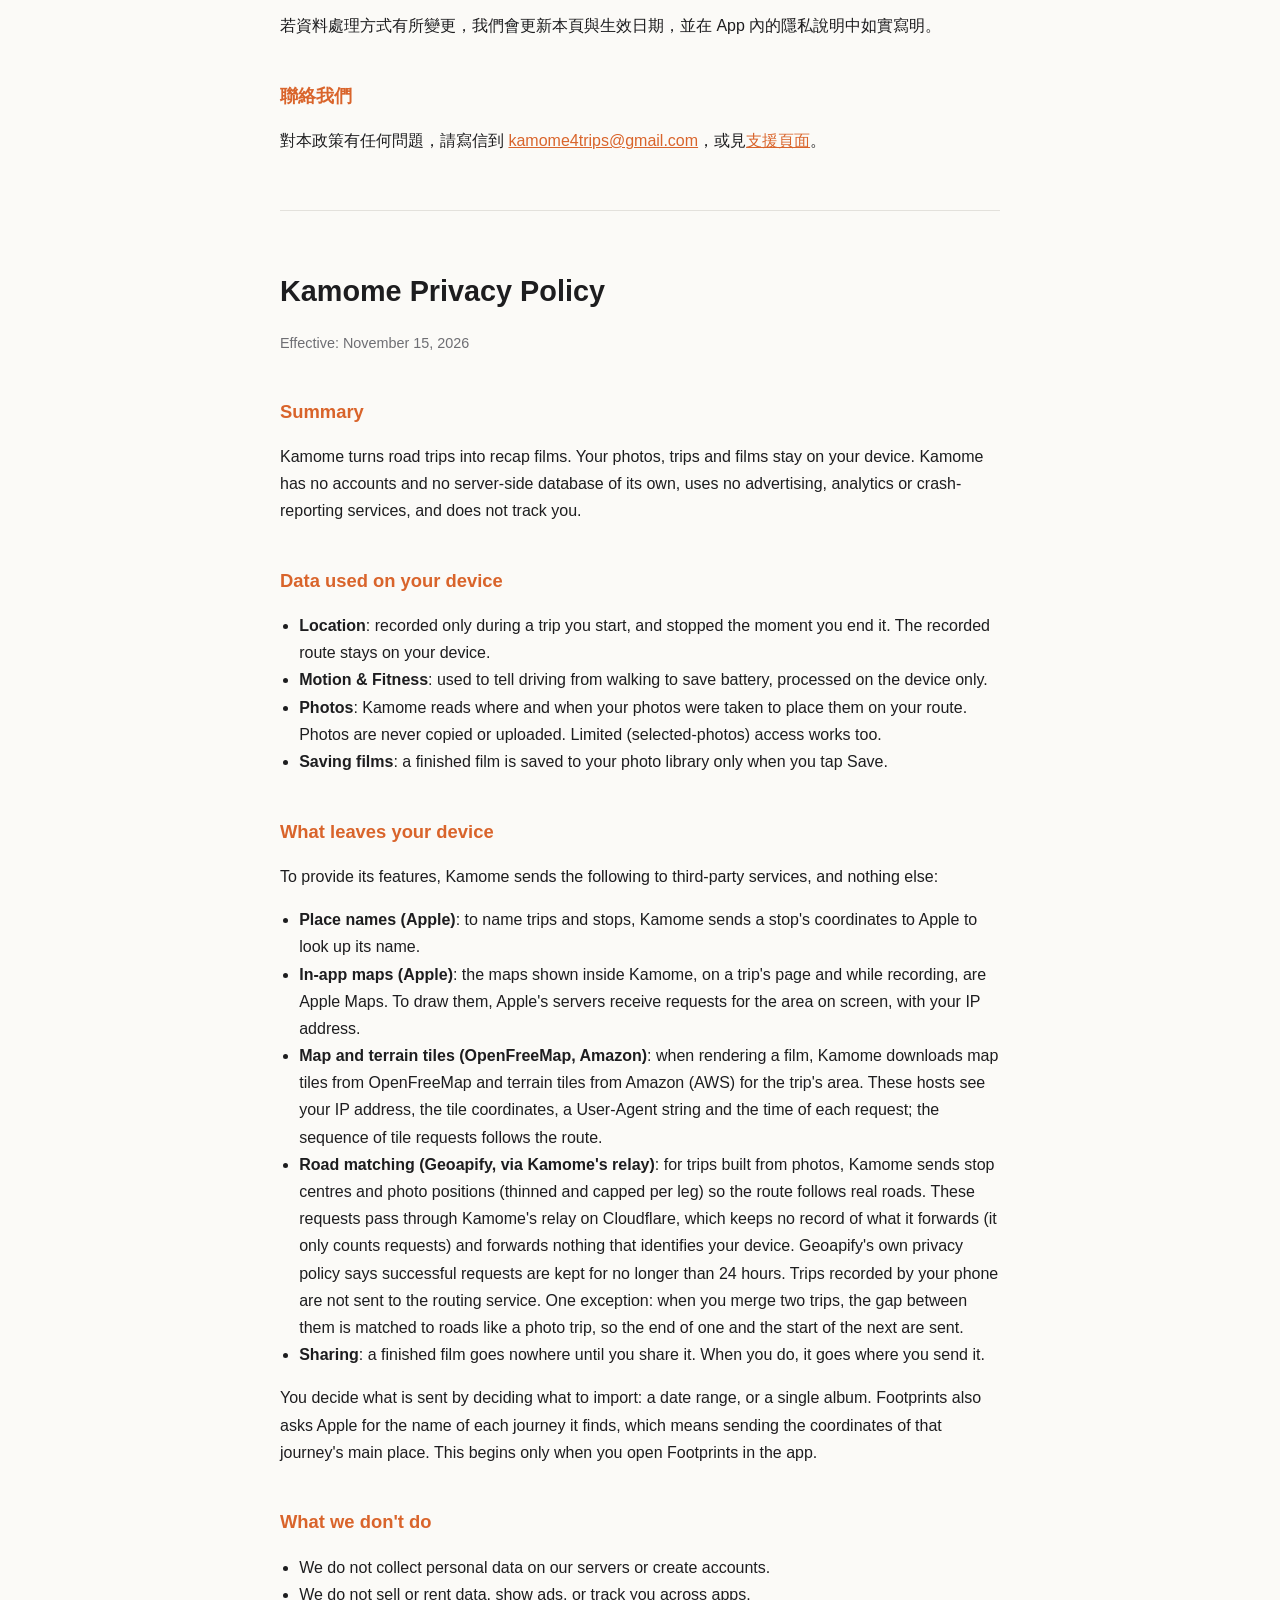
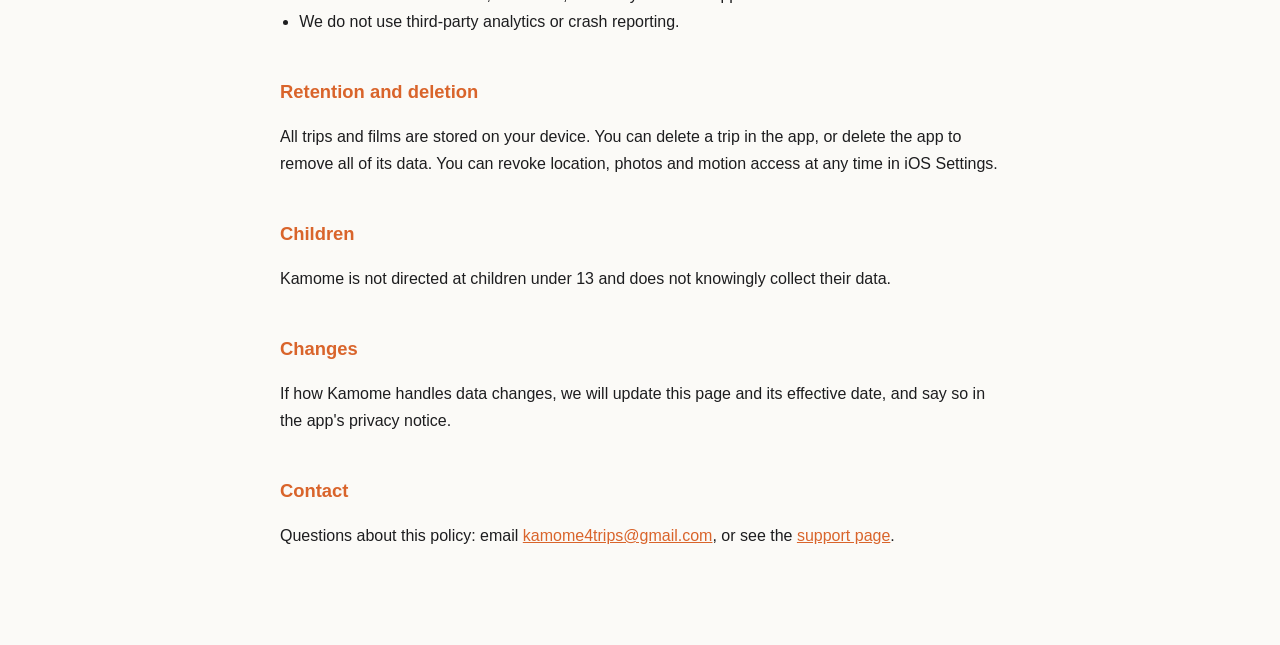
==== commit 49d215c1: "Privacy policy: the maps inside Kamome are Apple Maps (kamome#422) Trip pages and the recording scre" ====
--- a/privacy/index.html
+++ b/privacy/index.html
@@ -10,7 +10,7 @@
 <main>
 
 <h1>卡摸咩 Kamome 隱私權政策</h1>
-<p class="meta">生效日期：2026 年 10 月 28 日</p>
+<p class="meta">生效日期：2026 年 11 月 15 日</p>
 <nav><a href="../">卡摸咩 Kamome</a><a href="#zh">中文</a><a href="#en">English</a></nav>
 
 <section id="zh">
@@ -29,6 +29,7 @@
 <p>為了提供功能，以下資料會送到第三方服務，且只有這些：</p>
 <ul>
   <li><strong>地點名稱（Apple）</strong>：為了替旅程與地點命名，卡摸咩會把地點的座標送給 Apple 查詢地名。</li>
+  <li><strong>App 內的地圖（Apple）</strong>：卡摸咩裡顯示的地圖（旅程頁面與記錄中）是 Apple 地圖。為了顯示地圖，Apple 的伺服器會收到畫面上該區域的請求，以及你的 IP 位址。</li>
   <li><strong>地圖與地形圖磚（OpenFreeMap、Amazon）</strong>：製作影片時，會從 OpenFreeMap 下載該區域的地圖圖磚，並從 Amazon（AWS）下載地形圖磚。這些主機會看到你的 IP 位址、圖磚座標、User-Agent 與請求時間；圖磚請求的順序會沿著路線進行。</li>
   <li><strong>道路比對（Geoapify，經卡摸咩中繼）</strong>：對於從照片建立的旅程，卡摸咩會送出地點中心與照片拍攝位置（經過稀疏化並設有上限），以便沿真實道路繪製路線。這些請求先經過卡摸咩放在 Cloudflare 上的中繼服務，該中繼不保留轉送內容、只計算請求次數，也不轉送可識別你裝置的資料。依 Geoapify 的隱私政策，成功的請求最多保留 24 小時。由手機記錄的旅程不會送到道路比對服務。例外是合併兩趟旅程：兩段之間的空白會像照片旅程一樣對齊道路，因此會送出前一段的終點和下一段的起點。</li>
   <li><strong>分享</strong>：完成的影片在你分享之前不會送到任何地方；你分享時，它會送往你選擇的去處。</li>
@@ -59,7 +60,7 @@
 
 <section id="en" lang="en">
 <h1>Kamome Privacy Policy</h1>
-<p class="meta">Effective: October 28, 2026</p>
+<p class="meta">Effective: November 15, 2026</p>
 
 <h2>Summary</h2>
 <p>Kamome turns road trips into recap films. Your photos, trips and films stay on your device. Kamome has no accounts and no server-side database of its own, uses no advertising, analytics or crash-reporting services, and does not track you.</p>
@@ -76,6 +77,7 @@
 <p>To provide its features, Kamome sends the following to third-party services, and nothing else:</p>
 <ul>
   <li><strong>Place names (Apple)</strong>: to name trips and stops, Kamome sends a stop's coordinates to Apple to look up its name.</li>
+  <li><strong>In-app maps (Apple)</strong>: the maps shown inside Kamome, on a trip's page and while recording, are Apple Maps. To draw them, Apple's servers receive requests for the area on screen, with your IP address.</li>
   <li><strong>Map and terrain tiles (OpenFreeMap, Amazon)</strong>: when rendering a film, Kamome downloads map tiles from OpenFreeMap and terrain tiles from Amazon (AWS) for the trip's area. These hosts see your IP address, the tile coordinates, a User-Agent string and the time of each request; the sequence of tile requests follows the route.</li>
   <li><strong>Road matching (Geoapify, via Kamome's relay)</strong>: for trips built from photos, Kamome sends stop centres and photo positions (thinned and capped per leg) so the route follows real roads. These requests pass through Kamome's relay on Cloudflare, which keeps no record of what it forwards (it only counts requests) and forwards nothing that identifies your device. Geoapify's own privacy policy says successful requests are kept for no longer than 24 hours. Trips recorded by your phone are not sent to the routing service. One exception: when you merge two trips, the gap between them is matched to roads like a photo trip, so the end of one and the start of the next are sent.</li>
   <li><strong>Sharing</strong>: a finished film goes nowhere until you share it. When you do, it goes where you send it.</li>
